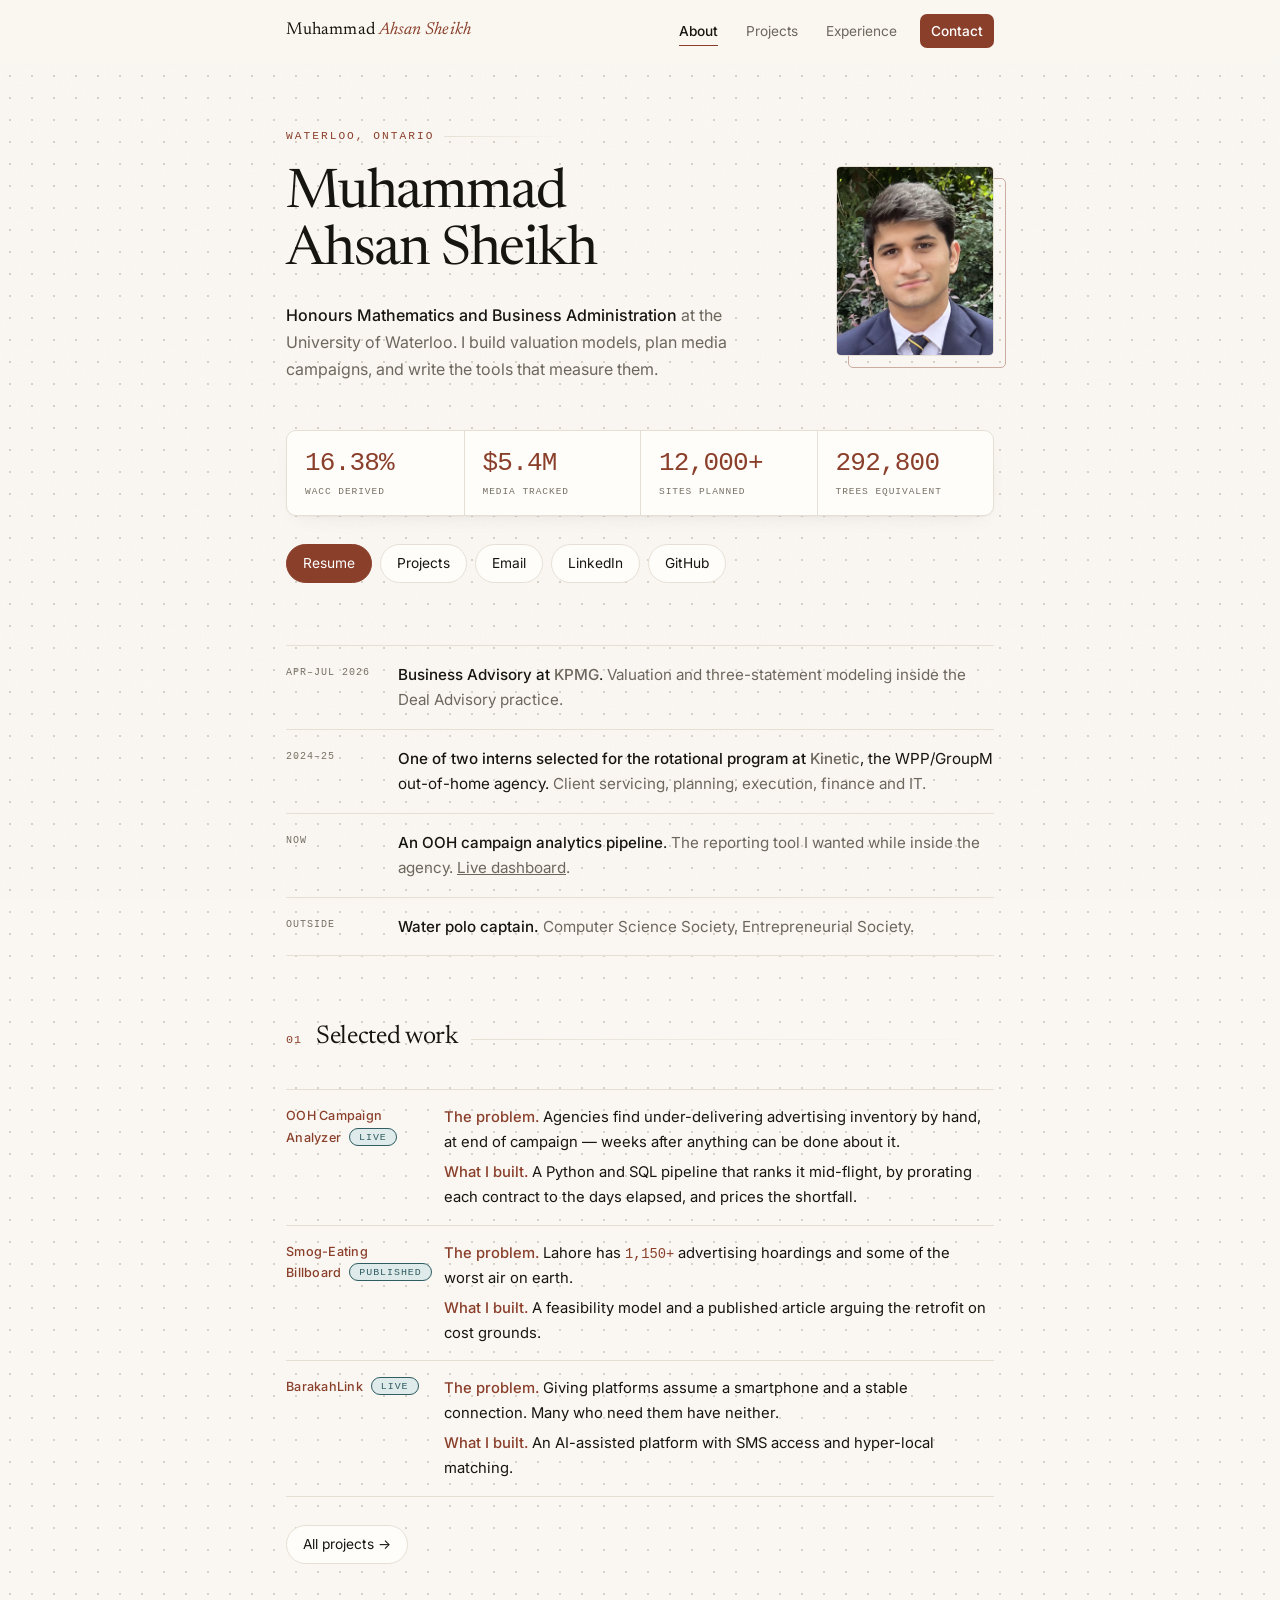
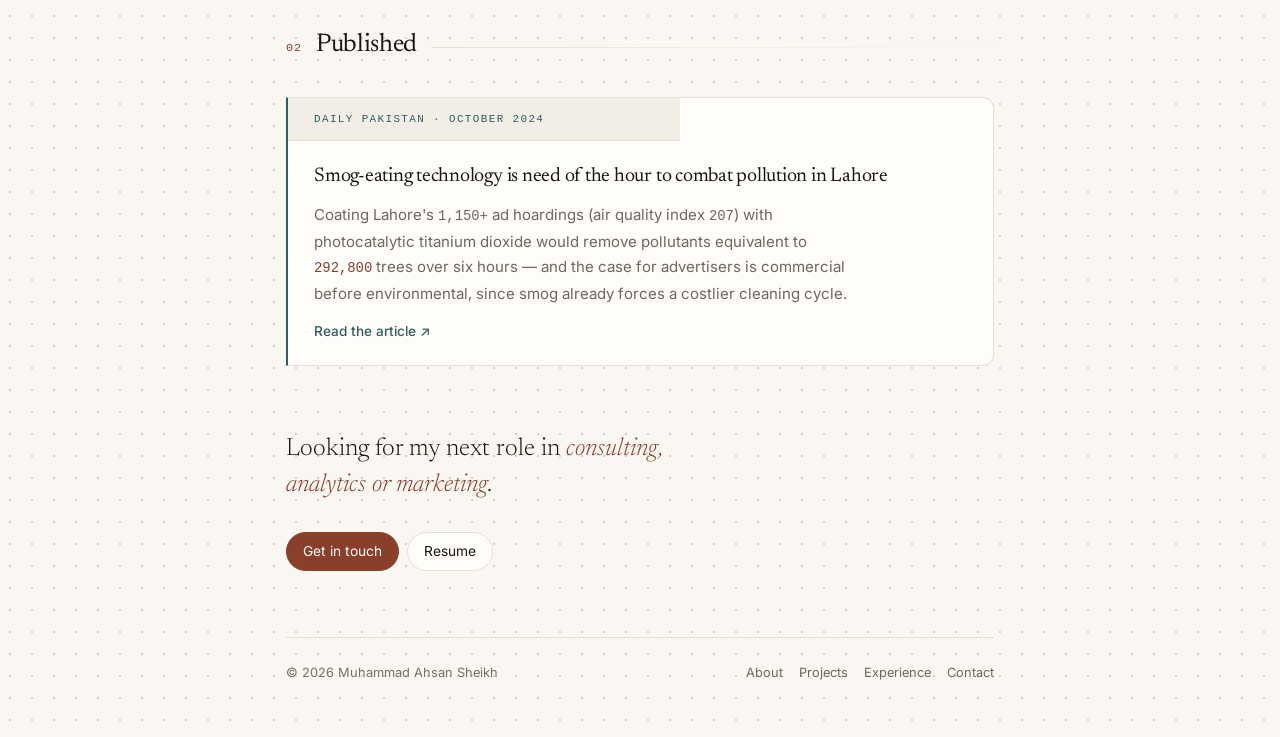
==== index.html @ 9ca49ffd "Visual redesign: stats band, mono numerals, labelled containers Dot-grid ground, a four-figure stats" ====
<!DOCTYPE html>
<html lang="en">
<head>
<meta charset="utf-8">
<meta name="viewport" content="width=device-width, initial-scale=1, viewport-fit=cover">
<title>Muhammad Ahsan Sheikh — Mathematics &amp; Business, University of Waterloo</title>
<meta name="description" content="Mathematics and Business Administration at the University of Waterloo. Deal advisory at KPMG, media analytics at a WPP/GroupM agency, and AI tools built for both.">
<meta name="author" content="Muhammad Ahsan Sheikh">
<meta name="theme-color" content="#faf7f2" media="(prefers-color-scheme: light)">
<meta name="theme-color" content="#131210" media="(prefers-color-scheme: dark)">
<meta property="og:type" content="website">
<meta property="og:title" content="Muhammad Ahsan Sheikh">
<meta property="og:description" content="Mathematics and Business Administration at Waterloo. Deal advisory at KPMG, media analytics at a WPP/GroupM agency, and AI tools built for both.">
<meta name="twitter:card" content="summary_large_image">
<meta property="og:url" content="https://muhammadahsan-30.github.io/">
<meta property="og:image" content="https://muhammadahsan-30.github.io/assets/share-card.jpg">
<meta property="og:image:width" content="1200">
<meta property="og:image:height" content="630">
<meta property="og:image:alt" content="Muhammad Ahsan Sheikh — Mathematics and Business Administration, University of Waterloo">
<meta name="twitter:image" content="https://muhammadahsan-30.github.io/assets/share-card.jpg">
<meta name="twitter:title" content="Muhammad Ahsan Sheikh">
<meta name="twitter:description" content="Mathematics and Business Administration at Waterloo. Deal advisory at KPMG, media analytics at a WPP/GroupM agency, and AI tools built for both.">
<link rel="icon" href="data:image/svg+xml,<svg xmlns='http://www.w3.org/2000/svg' viewBox='0 0 100 100'><rect width='100' height='100' rx='18' fill='%238a3f2b'/><text y='71' x='50' text-anchor='middle' font-size='62' font-family='Georgia,serif' fill='%23faf7f2'>M</text></svg>">
<link rel="preconnect" href="https://fonts.googleapis.com">
<link rel="preconnect" href="https://fonts.gstatic.com" crossorigin>
<link href="https://fonts.googleapis.com/css2?family=Newsreader:ital,opsz,wght@0,6..72,300;0,6..72,400;0,6..72,500;1,6..72,300;1,6..72,400&family=Inter:wght@400;500;600&display=swap" rel="stylesheet">
<link rel="stylesheet" href="assets/style.css">
<script type="application/ld+json">
{
  "@context": "https://schema.org",
  "@type": "Person",
  "name": "Muhammad Ahsan Sheikh",
  "givenName": "Muhammad",
  "familyName": "Sheikh",
  "email": "mailto:m39sheik@uwaterloo.ca",
  "image": "https://muhammadahsan-30.github.io/assets/portrait.jpg",
  "url": "https://muhammadahsan-30.github.io",
  "jobTitle": "Business Advisory Intern",
  "description": "Honours Mathematics and Business Administration student at the University of Waterloo, working across deal advisory, media analytics and AI-built tools.",
  "alumniOf": {
    "@type": "CollegeOrUniversity",
    "name": "University of Waterloo",
    "sameAs": "https://uwaterloo.ca"
  },
  "worksFor": {
    "@type": "Organization",
    "name": "KPMG"
  },
  "knowsAbout": [
    "Financial modeling",
    "Valuation",
    "Deal advisory",
    "Out-of-home media planning",
    "Data analytics",
    "Python",
    "SQL"
  ],
  "address": {
    "@type": "PostalAddress",
    "addressLocality": "Waterloo",
    "addressRegion": "ON",
    "addressCountry": "CA"
  },
  "sameAs": [
    "https://www.linkedin.com/in/muhammad-ahsan-sheikh",
    "https://github.com/muhammadahsan-30"
  ]
}
</script>
</head>
<body>

<div class="topbar" id="topbar">
  <div class="wrap-wide">
    <a class="mark" href="index.html">Muhammad <em>Ahsan Sheikh</em></a>
    <nav class="topnav">
      <a class="on" href="index.html">About</a>
      <a href="projects.html">Projects</a>
      <a href="experience.html">Experience</a>
      <a class="cta" href="contact.html">Contact</a>
    </nav>
  </div>
</div>

<main class="wrap">

  <div class="pagehead">
    <p class="eyebrow">Waterloo, Ontario</p>
    <div class="hero-flex">
      <div>
        <h1>Muhammad<br>Ahsan Sheikh</h1>
        <p class="body" style="margin-top:22px">
          <strong>Honours Mathematics and Business Administration</strong> at the University of
          Waterloo. I build valuation models, plan media campaigns, and write the tools that
          measure them.
        </p>
      </div>
      <div class="portrait-wrap">
        <img class="portrait" src="assets/portrait.jpg" alt="Muhammad Ahsan Sheikh" width="640" height="768">
      </div>
    </div>

    <!-- Figures that already appear in full context on the Projects and
         Experience pages, surfaced here at the size they deserve. The media
         figure is read from the analyzer payload at runtime; the value in the
         markup is the current correct number and is what shows if the script
         never loads. -->
    <div class="statband">
      <div class="stat"><span class="fig">16.38%</span><span class="lab">WACC derived</span></div>
      <div class="stat"><span class="fig" data-ooh="spend_m">$5.4M</span><span class="lab">Media tracked</span></div>
      <div class="stat"><span class="fig">12,000+</span><span class="lab">Sites planned</span></div>
      <div class="stat"><span class="fig">292,800</span><span class="lab">Trees equivalent</span></div>
    </div>

    <div class="links">
      <a class="btn primary" href="resume.pdf">Resume</a>
      <a class="btn" href="projects.html">Projects</a>
      <a class="btn" href="mailto:m39sheik@uwaterloo.ca">Email</a>
      <a class="btn" href="https://www.linkedin.com/in/muhammad-ahsan-sheikh">LinkedIn</a>
      <a class="btn" href="https://github.com/muhammadahsan-30">GitHub</a>
    </div>
  </div>

  <!-- ===== status ===== -->
  <div class="status rv">
    <dl>
      <dt>Apr&ndash;Jul 2026</dt>
      <dd><b>Business Advisory at <span class="key">KPMG</span></b>. <span>Valuation and three-statement modeling inside the Deal Advisory practice.</span></dd>
      <dt>2024&ndash;25</dt>
      <dd><b>One of two interns selected for the rotational program at <span class="key">Kinetic</span></b>, the WPP/GroupM out-of-home agency. <span>Client servicing, planning, execution, finance and IT.</span></dd>
      <dt>Now</dt>
      <dd><b>An OOH campaign analytics pipeline</b>. <span>The reporting tool I wanted while inside the agency. <a href="analyzer/index.html">Live dashboard</a>.</span></dd>
      <dt>Outside</dt>
      <dd><b>Water polo captain.</b> <span>Computer Science Society, Entrepreneurial Society.</span></dd>
    </dl>
  </div>

  <!-- ===== selected work ===== -->
  <section class="rv">
    <div class="shead"><span class="snum">01</span><h2>Selected work</h2><span class="rule"></span></div>
    <dl class="drows">
      <div class="drow">
        <dt><a href="projects.html#ooh">OOH Campaign Analyzer</a><span class="badge live">Live</span></dt>
        <dd><span class="pb"><b>The problem.</b> Agencies find under-delivering advertising inventory by hand, at end of campaign — weeks after anything can be done about it.</span><span class="pb"><b>What I built.</b> A Python and SQL pipeline that ranks it mid-flight, by prorating each contract to the days elapsed, and prices the shortfall.</span></dd>
      </div>
      <div class="drow">
        <dt><a href="projects.html#smog">Smog-Eating Billboard</a><span class="badge pub">Published</span></dt>
        <dd><span class="pb"><b>The problem.</b> Lahore has <span class="num hi">1,150+</span> advertising hoardings and some of the worst air on earth.</span><span class="pb"><b>What I built.</b> A feasibility model and a published article arguing the retrofit on cost grounds.</span></dd>
      </div>
      <div class="drow">
        <dt><a href="projects.html#barakah">BarakahLink</a><span class="badge live">Live</span></dt>
        <dd><span class="pb"><b>The problem.</b> Giving platforms assume a smartphone and a stable connection. Many who need them have neither.</span><span class="pb"><b>What I built.</b> An AI-assisted platform with SMS access and hyper-local matching.</span></dd>
      </div>
    </dl>
    <div class="links"><a class="btn" href="projects.html">All projects →</a></div>
  </section>

  <!-- ===== published writing ===== -->
  <section class="rv">
    <div class="shead"><span class="snum">02</span><h2>Published</h2><span class="rule"></span></div>
    <a class="press" href="https://en.dailypakistan.com.pk/16-Oct-2024/smog-eating-technology-is-need-of-the-hour-to-combat-pollution-in-lahore" target="_blank" rel="noopener">
      <p class="kicker">Daily Pakistan · October 2024</p>
      <h3>Smog-eating technology is need of the hour to combat pollution in Lahore</h3>
      <p>
        Coating Lahore's <span class="num">1,150+</span> ad hoardings (air quality index
        <span class="num">207</span>) with photocatalytic titanium
        dioxide would remove pollutants equivalent to <span class="num hi">292,800</span> trees over six hours — and the case
        for advertisers is commercial before environmental, since smog already forces a costlier
        cleaning cycle.
      </p>
      <span class="go">Read the article ↗</span>
    </a>
  </section>

  <div class="closing rv">
    <p>Looking for my next role in <em>consulting, analytics or marketing</em>.</p>
    <div class="links">
      <a class="btn primary" href="contact.html">Get in touch</a>
      <a class="btn" href="resume.pdf">Resume</a>
    </div>
  </div>

  <footer>
    <span>© <span class="yr">2026</span> Muhammad Ahsan Sheikh</span>
    <nav>
      <a href="index.html">About</a>
      <a href="projects.html">Projects</a>
      <a href="experience.html">Experience</a>
      <a href="contact.html">Contact</a>
    </nav>
  </footer>

</main>
<!-- The analyzer payload, for the figures marked data-ooh. Loaded after the
     page so a slow or blocked fetch never delays render; the hardcoded values
     stand in until it arrives. -->
<script src="analyzer/data.js"></script>
<script src="assets/site.js"></script>
</body>
</html>
---- assets/style.css ----
/* ============================================================
   Muhammad Ahsan Sheikh — portfolio
   Shared stylesheet
   ============================================================ */

:root{
  --paper:#faf7f2;
  --paper-2:#f3eee5;
  --card:#fffdfa;
  --ink:#17150f;
  --muted:#6d675e;
  --faint:#767065;
  --rule:#e5dfd4;
  --accent:#8a3f2b;        /* sienna */
  --accent-soft:#f0e2db;
  --accent-2:#2f5d62;      /* deep teal */
  --accent-2-soft:#dfeaea;
  /* Dot-grid colour, derived from --rule so it can never drift from the
     hairlines. 1.42:1 against --paper: visible as texture, never as pattern. */
  --dot:color-mix(in srgb,var(--rule) 88%,var(--muted));
  /* Text that sits ON a filled --accent surface. Not a new colour: white in
     light mode, where --accent is dark sienna (7.43:1). In dark mode --accent
     becomes a light salmon and white drops to 2.70:1, so it flips to --paper. */
  --accent-ink:#fff;
  --shadow:0 1px 2px rgba(23,21,15,.04), 0 8px 24px -12px rgba(23,21,15,.10);
  --shadow-lift:0 2px 4px rgba(23,21,15,.05), 0 18px 40px -18px rgba(23,21,15,.20);
  --serif:'Newsreader',Georgia,'Times New Roman',serif;
  --sans:'Inter',-apple-system,BlinkMacSystemFont,'Segoe UI',Helvetica,Arial,sans-serif;
  --mono:ui-monospace,'SF Mono',Menlo,Consolas,monospace;
}
@media (prefers-color-scheme:dark){
  :root{
    --paper:#131210; --paper-2:#191713; --card:#1c1a16;
    --ink:#ece7de; --muted:#a49c91; --faint:#8a8279; --rule:#2b2822;
    --accent:#d98a68; --accent-soft:#33241d;
    --accent-2:#78b4b7; --accent-2-soft:#1d2a2b;
    /* Slightly more present in dark, where a near-black ground swallows the
       light-mode value entirely. 1.96:1 against --paper. */
    --dot:color-mix(in srgb,var(--rule) 85%,var(--ink));
    /* 6.94:1 on the dark --accent, against 2.70:1 for white. */
    --accent-ink:var(--paper);
    --shadow:0 1px 2px rgba(0,0,0,.3), 0 8px 24px -12px rgba(0,0,0,.6);
    --shadow-lift:0 2px 4px rgba(0,0,0,.35), 0 18px 40px -18px rgba(0,0,0,.8);
  }
}

*,*::before,*::after{box-sizing:border-box}
html{scroll-behavior:smooth;-webkit-text-size-adjust:100%}
@media (prefers-reduced-motion:reduce){html{scroll-behavior:auto}}

body{
  margin:0; color:var(--ink);
  /* Dot grid on the page ground so panels and cards sit ON something rather
     than floating on flat colour. 22px pitch, 1px dot. */
  background-color:var(--paper);
  background-image:radial-gradient(var(--dot) 1px,transparent 1px);
  background-size:22px 22px;
  background-position:-1px -1px;
  font-family:var(--sans); font-size:16.5px; line-height:1.68;
  -webkit-font-smoothing:antialiased; -moz-osx-font-smoothing:grayscale;
  position:relative; overflow-x:hidden;
}
/* paper grain */
body::before{
  content:''; position:fixed; inset:0; pointer-events:none; z-index:1; opacity:.5;
  background-image:url("data:image/svg+xml,%3Csvg xmlns='http://www.w3.org/2000/svg' width='140' height='140'%3E%3Cfilter id='n'%3E%3CfeTurbulence type='fractalNoise' baseFrequency='.85' numOctaves='3'/%3E%3CfeColorMatrix type='saturate' values='0'/%3E%3C/filter%3E%3Crect width='140' height='140' filter='url(%23n)' opacity='.045'/%3E%3C/svg%3E");
}
main,.topbar,footer{position:relative; z-index:2}

a{color:inherit}
::selection{background:var(--accent); color:var(--accent-ink)}
:focus-visible{outline:2px solid var(--accent); outline-offset:3px; border-radius:3px}

.wrap{max-width:760px; margin:0 auto; padding:0 26px}
.wrap-wide{max-width:760px; margin:0 auto; padding:0 26px}

/* ---------------- figures and key terms ----------------
   Every number on the site renders in --mono with tabular figures. This is the
   register the analyzer dashboard uses, and it is what makes a page of prose
   read as measured rather than asserted. .93em because mono sits optically
   larger than Inter at the same px. */
.num{font-family:var(--mono); font-variant-numeric:tabular-nums; font-size:.93em; letter-spacing:-.005em}
/* .hi marks the figure that is the point of its sentence. Two or three per
   paragraph at most, or the emphasis stops meaning anything. */
.num.hi{color:var(--accent); font-weight:500}
/* Colour instead of bold for the term that carries the sentence. Applied to
   the existing <b>, so semantics survive and the weight drops to medium. */
.key{color:var(--accent); font-weight:500}

/* ---------------- stats band ---------------- */
.statband{
  margin:32px 0 0; display:grid; grid-template-columns:repeat(4,1fr);
  background:var(--card); border:1px solid var(--rule); border-radius:10px;
  box-shadow:var(--shadow); overflow:hidden;
}
.stat{padding:18px 18px 16px; border-left:1px solid var(--rule); min-width:0}
.stat:first-child{border-left:none}
.stat .fig{
  display:block; font-family:var(--mono); font-variant-numeric:tabular-nums;
  font-size:clamp(22px,3.4vw,26px); font-weight:500; color:var(--accent);
  letter-spacing:-.03em; line-height:1.08;
}
.stat .lab{
  display:block; margin-top:8px; font-family:var(--mono); font-size:9.5px;
  letter-spacing:.1em; text-transform:uppercase; color:var(--faint); line-height:1.45;
}
@media (max-width:720px){
  .statband{grid-template-columns:1fr 1fr}
  .stat:nth-child(-n+2){border-bottom:1px solid var(--rule)}
  .stat:nth-child(odd){border-left:none}
}

/* ---------------- top bar ---------------- */
.topbar{
  position:sticky; top:0; z-index:60;
  background:color-mix(in srgb,var(--paper) 86%,transparent);
  backdrop-filter:saturate(180%) blur(14px);
  -webkit-backdrop-filter:saturate(180%) blur(14px);
  border-bottom:1px solid transparent; transition:border-color .3s ease;
}
.topbar.stuck{border-bottom-color:var(--rule)}
.topbar .wrap-wide{display:flex; justify-content:space-between; align-items:center; height:62px; gap:16px}
.mark{font-family:var(--serif); font-size:1.08rem; text-decoration:none; white-space:nowrap; letter-spacing:.005em}
.mark em{font-style:italic; color:var(--accent)}
.topnav{display:flex; gap:6px; align-items:center}
.topnav a{
  position:relative; color:var(--muted); text-decoration:none; font-size:.855rem;
  padding:6px 11px; border-radius:7px; transition:color .18s, background .18s;
}
.topnav a::after{
  content:''; position:absolute; left:11px; right:11px; bottom:2px; height:1.5px;
  background:var(--accent); transform:scaleX(0); transform-origin:left;
  transition:transform .26s cubic-bezier(.4,0,.2,1);
}
.topnav a:hover{color:var(--ink)}
.topnav a:hover::after{transform:scaleX(1)}
.topnav a.on{color:var(--ink); font-weight:500}
.topnav a.on::after{transform:scaleX(1)}
.topnav a.cta{
  background:var(--accent); color:var(--accent-ink); font-weight:500; margin-left:6px;
}
.topnav a.cta::after{display:none}
.topnav a.cta:hover{opacity:.88; color:var(--accent-ink)}
@media (max-width:640px){
  .topbar .wrap-wide{height:56px}
  .mark{font-size:.98rem}
  .topnav a{padding:6px 8px; font-size:.8rem}
  .topnav a.cta{padding:6px 12px}
}
/* Below ~430px the wordmark and four nav items cannot both fit, and what fell
   off the right edge was the Contact button — the one thing on the bar with a
   job to do. The wordmark goes instead: "About" is the same destination, so
   nothing becomes unreachable. */
@media (max-width:430px){
  .mark{display:none}
  .topbar .wrap-wide{justify-content:flex-end; padding:0 16px}
  .topnav a{padding:6px 7px; font-size:.78rem}
  .topnav a.cta{padding:6px 11px; margin-left:3px}
}

/* ---------------- page head ---------------- */
.pagehead{padding:64px 0 10px}
.eyebrow{
  font-family:var(--mono); font-size:.7rem; letter-spacing:.18em; text-transform:uppercase;
  color:var(--accent); margin:0 0 20px; font-weight:500;
  display:flex; align-items:center; gap:10px;
}
.eyebrow::after{content:''; height:1px; flex:1; background:linear-gradient(90deg,var(--rule),transparent); max-width:120px}

h1{
  font-family:var(--serif); font-weight:400;
  font-size:clamp(2.4rem,6.8vw,3.4rem); line-height:1.05;
  letter-spacing:-.022em; margin:0 0 22px;
}
h1 em{font-style:italic; color:var(--accent)}
.lede{
  font-family:var(--serif); font-size:clamp(1.16rem,2.9vw,1.4rem);
  line-height:1.52; font-weight:300; margin:0 0 18px; max-width:34ch; color:var(--ink);
}
.lede em{font-style:italic; color:var(--accent)}
p.body{color:var(--muted); margin:0 0 15px; max-width:60ch; font-size:1rem}
p.body strong{color:var(--ink); font-weight:500}

/* ---------------- buttons ---------------- */
.links{display:flex; flex-wrap:wrap; gap:8px; margin-top:28px}
.btn{
  font-size:.86rem; text-decoration:none; color:var(--ink);
  border:1px solid var(--rule); border-radius:100px; padding:7px 16px;
  background:var(--card); transition:all .2s cubic-bezier(.4,0,.2,1); white-space:nowrap;
  display:inline-flex; align-items:center; gap:7px;
}
.btn:hover{border-color:var(--accent); color:var(--accent); transform:translateY(-2px); box-shadow:var(--shadow)}
.btn.primary{background:var(--accent); border-color:var(--accent); color:var(--accent-ink)}
.btn.primary:hover{color:var(--accent-ink); opacity:.9}
.btn svg{width:13px; height:13px; opacity:.65}

/* ---------------- section heads ---------------- */
section{padding:60px 0 0}
.shead{display:flex; align-items:baseline; gap:14px; margin-bottom:30px}
.snum{font-family:var(--mono); font-size:.74rem; color:var(--accent); flex:none; letter-spacing:.08em; padding-top:4px}
h2{font-family:var(--serif); font-weight:400; font-size:1.6rem; letter-spacing:-.014em; margin:0; flex:none}
.shead .rule{flex:1; height:1px; background:linear-gradient(90deg,var(--rule),transparent); transform:translateY(-3px)}
/* h2 is flex:none so the trailing rule fills the row. On a narrow screen that
   makes a long heading ("OOH Campaign Performance Analyzer") push past the
   viewport instead of wrapping, so below 620px it is allowed to shrink and the
   rule steps aside. */
@media (max-width:620px){
  .shead{gap:11px}
  .shead h2{flex:1 1 auto; min-width:0}
  .shead .rule{display:none}
}

/* ---------------- portrait ---------------- */
.portrait-wrap{position:relative; flex:none; width:158px}
.portrait{
  width:158px; height:190px; object-fit:cover; border-radius:5px;
  border:1px solid var(--rule); display:block; background:var(--paper-2);
  filter:saturate(.92) contrast(1.02);
}
.portrait-wrap::after{
  content:''; position:absolute; inset:12px -12px -12px 12px; border:1px solid var(--accent);
  border-radius:5px; z-index:-1; opacity:.4;
}
.portrait-ph{
  width:158px; height:190px; border-radius:5px; border:1px dashed var(--rule);
  display:flex; align-items:center; justify-content:center; text-align:center;
  color:var(--muted); font-size:.72rem; padding:14px; background:var(--paper-2); line-height:1.5;
}
.hero-flex{display:flex; gap:38px; align-items:flex-start}
@media (max-width:640px){
  .hero-flex{flex-direction:column-reverse; gap:26px}
  .portrait-wrap,.portrait,.portrait-ph{width:118px}
  .portrait,.portrait-ph{height:142px}
}

/* ---------------- status list ---------------- */
.status{margin:52px 0 0; border-top:1px solid var(--rule)}
.status dl{margin:0; display:grid; grid-template-columns:112px 1fr}
/* Fixed-width label column in the small-caps register: mono, 10px, tracked
   out, --faint. Quiet enough that the row reads as content-with-a-label
   rather than a two-column table. 4.60:1 on --paper. */
.status dt{
  font-family:var(--mono); font-size:10px; letter-spacing:.1em; text-transform:uppercase;
  color:var(--faint); padding:19px 14px 19px 0; border-bottom:1px solid var(--rule);
  font-weight:500; line-height:1.5;
}
.status dd{margin:0; padding:16px 0; border-bottom:1px solid var(--rule); font-size:.95rem}
.status dd span{color:var(--muted)}
.status dd b{font-weight:500}
@media (max-width:540px){
  .status dl{grid-template-columns:1fr}
  .status dt{padding:16px 0 2px; border-bottom:none}
  .status dd{padding:0 0 16px}
}

/* ---------------- cards ---------------- */
.card{
  background:var(--card); border:1px solid var(--rule); border-radius:11px;
  padding:24px 26px; box-shadow:var(--shadow); transition:all .28s cubic-bezier(.4,0,.2,1);
  position:relative; overflow:hidden;
}
.card::before{
  content:''; position:absolute; left:0; top:0; bottom:0; width:2.5px; z-index:2;
  background:linear-gradient(180deg,var(--accent),var(--accent-2));
  transform:scaleY(0); transform-origin:top; transition:transform .34s cubic-bezier(.4,0,.2,1);
}
.card:hover{transform:translateY(-3px); box-shadow:var(--shadow-lift); border-color:color-mix(in srgb,var(--accent) 30%,var(--rule))}
.card:hover::before{transform:scaleY(1)}
.card + .card{margin-top:16px}

/* Header strip. Bleeds to the card edge with negative margins so the card
   reads as a framed panel with a label, not a block of text in whitespace.
   The mono label on the right is the existing .meta. */
.card-top{
  display:flex; justify-content:space-between; align-items:baseline; gap:14px; flex-wrap:wrap;
  margin:-24px -26px 19px; padding:13px 26px;
  background:var(--paper-2); border-bottom:1px solid var(--rule);
}
.card h3{font-family:var(--serif); font-weight:400; font-size:1.3rem; margin:0; letter-spacing:-.012em}
.card h3 a{
  text-decoration:none;
  background-image:linear-gradient(var(--accent),var(--accent));
  background-size:0% 1.5px; background-repeat:no-repeat; background-position:0 100%;
  transition:background-size .3s ease,color .18s;
}
.card h3 a:hover{background-size:100% 1.5px; color:var(--accent)}
/* --muted, not --faint: .meta moved onto the --paper-2 header strip, where
   --faint is 4.25:1 in light mode and fails AA. */
.meta{
  font-family:var(--mono); font-size:.68rem; color:var(--muted); white-space:nowrap;
  letter-spacing:.11em; text-transform:uppercase; font-variant-numeric:tabular-nums;
}
.card .sub{color:var(--muted); font-size:.96rem; margin:11px 0 14px; max-width:62ch}
.card ul{margin:0; padding-left:0; list-style:none}
.card li{font-size:.925rem; margin-bottom:8px; padding-left:19px; position:relative; color:var(--ink)}
.card li::before{content:''; position:absolute; left:1px; top:.72em; width:9px; height:1px; background:var(--accent); opacity:.65}

/* badges */
.badge{
  font-family:var(--mono); font-size:.62rem; text-transform:uppercase; letter-spacing:.1em;
  border-radius:100px; padding:2.5px 9px; margin-left:9px; vertical-align:2.5px;
  font-weight:500; white-space:nowrap; border:1px solid;
}
.badge.build{color:var(--accent); border-color:var(--accent); background:var(--accent-soft)}
.badge.live{color:var(--accent-2); border-color:var(--accent-2); background:var(--accent-2-soft)}
.badge.pub{color:var(--accent-2); border-color:var(--accent-2); background:var(--accent-2-soft)}

/* ---------------- categorised pill tags ----------------
   Outlined, not filled, and colour-coded so a stack row is scannable by kind
   rather than being one undifferentiated grey block:
     .t-lang  --accent    languages
     .t-data  --accent-2  data stores, libraries, platforms
     .t-viz   --faint     visualisation, and the neutral default
   Borders are the category colour at partial alpha; text is the full value, so
   every pill clears AA on --card and on --paper (4.84:1 worst case). */
.stack{display:flex; flex-wrap:wrap; gap:6px; margin-top:18px}
.stack span{
  font-family:var(--mono); font-size:.7rem; letter-spacing:.02em; white-space:nowrap;
  border:1px solid; border-radius:4px; padding:3px 9px; background:transparent;
  color:var(--faint); border-color:color-mix(in srgb,var(--faint) 38%,transparent);
}
.stack span.t-lang{color:var(--accent); border-color:color-mix(in srgb,var(--accent) 42%,transparent)}
.stack span.t-data{color:var(--accent-2); border-color:color-mix(in srgb,var(--accent-2) 42%,transparent)}
.stack span.t-viz{color:var(--faint); border-color:color-mix(in srgb,var(--faint) 38%,transparent)}

/* ---------------- principles grid ---------------- */
.grid-3{display:grid; grid-template-columns:repeat(3,1fr); gap:14px}
@media (max-width:700px){.grid-3{grid-template-columns:1fr}}
.tile{
  background:var(--card); border:1px solid var(--rule); border-radius:11px; padding:0;
  transition:all .28s cubic-bezier(.4,0,.2,1); overflow:hidden;
}
.tile:hover{transform:translateY(-3px); box-shadow:var(--shadow-lift); border-color:color-mix(in srgb,var(--accent) 28%,var(--rule))}
/* Same header-strip treatment as .card: the numeral becomes a label, not a
   floating superscript. No text-transform — the roman numerals are written
   lowercase on purpose. */
.tile .n{
  display:block; margin:0; padding:10px 20px;
  background:var(--paper-2); border-bottom:1px solid var(--rule);
  font-family:var(--mono); font-size:.7rem; color:var(--accent); letter-spacing:.13em;
}
.tile h4{font-family:var(--serif); font-weight:400; font-size:1.09rem; margin:18px 20px 8px; letter-spacing:-.008em}
.tile p{margin:0 20px 20px; font-size:.895rem; color:var(--muted); line-height:1.6}

/* ---------------- experience panels ----------------
   Framed rather than divided by hairlines. These blocks carry the densest
   figures on the site and were the hardest thing to scan as open rows. */
.job{
  padding:0; background:var(--card); border:1px solid var(--rule); border-radius:11px;
  box-shadow:var(--shadow); margin-bottom:16px; overflow:hidden;
}
.job-top{
  display:grid; grid-template-columns:1fr auto; gap:6px 18px; align-items:baseline;
  padding:14px 24px; background:var(--paper-2); border-bottom:1px solid var(--rule);
}
.job h3{font-family:var(--serif); font-weight:400; font-size:1.24rem; margin:0; letter-spacing:-.01em}
.job .role{color:var(--accent); font-size:.88rem; margin:3px 0 0; font-weight:500}
.job .when{
  font-family:var(--mono); font-size:.68rem; color:var(--muted); white-space:nowrap;
  text-align:right; letter-spacing:.11em; text-transform:uppercase;
  font-variant-numeric:tabular-nums;
}
.job .detail{font-size:.945rem; color:var(--muted); margin:18px 24px 0; max-width:64ch}
.job ul{margin:17px 24px 0; padding-left:0; list-style:none}
.job li{font-size:.925rem; margin-bottom:8px; padding-left:19px; position:relative}
.job li::before{content:''; position:absolute; left:1px; top:.72em; width:9px; height:1px; background:var(--accent); opacity:.65}
.job .stack{margin:18px 24px 0}
.job .facts{margin:20px 24px 0}
.job > :last-child{margin-bottom:22px}
@media (max-width:540px){
  .job-top{grid-template-columns:1fr; padding:13px 18px}
  .job .when{text-align:left}
  .job .detail,.job ul,.job .stack,.job .facts{margin-left:18px; margin-right:18px}
}

/* ---------------- definition rows ---------------- */
.drows{border-top:1px solid var(--rule); margin:0}
.drow{display:grid; grid-template-columns:158px 1fr; border-bottom:1px solid var(--rule)}
.drow dt{font-size:.79rem; color:var(--accent); padding:15px 14px 15px 0; font-weight:500; letter-spacing:.02em}
.drow dt a{
  text-decoration:none; background-image:linear-gradient(var(--accent),var(--accent));
  background-size:0% 1px; background-repeat:no-repeat; background-position:0 100%;
  transition:background-size .28s ease;
}
.drow dt a:hover{background-size:100% 1px}
.drow dd{margin:0; padding:15px 0; font-size:.925rem; color:var(--ink)}
.drow dd .badge{margin-left:6px}
@media (max-width:540px){
  .drow{grid-template-columns:1fr}
  .drow dt{padding:15px 0 1px}
  .drow dd{padding:0 0 15px}
}
/* .lbl — the same small-caps label column as .status, for rows where the dt is
   genuinely a label rather than a title. Not applied to the Selected work rows
   on the home page: those dt are project names carrying links and badges. */
.drows.lbl .drow{grid-template-columns:186px 1fr}
.drows.lbl dt{
  font-family:var(--mono); font-size:10px; letter-spacing:.1em; text-transform:uppercase;
  color:var(--faint); font-weight:500; line-height:1.5; padding:17px 16px 17px 0;
}
.drows.lbl dd{padding:16px 0}
@media (max-width:540px){
  .drows.lbl .drow{grid-template-columns:1fr}
  .drows.lbl dt{padding:15px 0 3px}
  .drows.lbl dd{padding:0 0 15px}
}

/* ---------------- callout ---------------- */
.callout{
  border-left:2.5px solid var(--accent); background:var(--paper-2);
  padding:18px 22px; border-radius:0 9px 9px 0; margin:26px 0;
}
.callout p{margin:0; font-family:var(--serif); font-size:1.06rem; font-weight:300; line-height:1.55; color:var(--ink)}
/* --muted for the same reason as .facts dt: --paper-2 ground. */
.callout cite{display:block; margin-top:9px; font-style:normal; font-size:.78rem; color:var(--muted); font-family:var(--sans)}

/* ---------------- closing ---------------- */
.closing{padding:66px 0 26px}
.closing p{font-family:var(--serif); font-size:clamp(1.2rem,3.2vw,1.55rem); line-height:1.45; font-weight:300; margin:0 0 24px; max-width:28ch}
.closing p em{font-style:italic; color:var(--accent)}

footer{
  border-top:1px solid var(--rule); margin-top:40px; padding:24px 0 56px;
  display:flex; justify-content:space-between; gap:14px; flex-wrap:wrap;
  font-size:.8rem; color:var(--faint);
}
footer a{color:var(--muted); text-decoration:none; transition:color .18s}
footer a:hover{color:var(--accent)}
footer nav{display:flex; gap:16px; flex-wrap:wrap}

/* ---------------- live screenshot ---------------- */
.shot{
  margin:18px 0 4px; border:1px solid var(--rule); border-radius:8px; overflow:hidden;
  background:var(--paper-2); position:relative; display:block; line-height:0;
}
figure.shot{margin-left:0; margin-right:0}
figure.shot img{transition:none}
.shot img{width:100%; height:auto; display:block; transition:transform .5s cubic-bezier(.4,0,.2,1)}
.shot:hover img{transform:scale(1.015)}
.shot figcaption{
  font-family:var(--mono); font-size:.68rem; color:var(--faint); letter-spacing:.06em;
  padding:9px 13px; border-top:1px solid var(--rule); background:var(--card); line-height:1.5;
}

/* ---------------- deal context panel ---------------- */
.facts{
  margin:20px 0 4px; border:1px solid var(--rule); border-radius:10px;
  background:var(--paper-2); overflow:hidden;
}
.facts .fhead{
  font-family:var(--mono); font-size:.66rem; letter-spacing:.13em; text-transform:uppercase;
  color:var(--accent); padding:12px 18px; border-bottom:1px solid var(--rule); font-weight:500;
  background:var(--card);
}
.facts dl{margin:0; display:grid; grid-template-columns:repeat(2,1fr)}
.facts .f{padding:13px 18px; border-bottom:1px solid var(--rule)}
.facts .f:nth-child(odd){border-right:1px solid var(--rule)}
/* --muted, not --faint: these cells sit on --paper-2, where --faint is only
   4.25:1 in light mode and fails AA. --muted is 4.84:1 on the same ground. */
.facts dt{
  font-family:var(--mono); font-size:.63rem; color:var(--muted); letter-spacing:.1em;
  text-transform:uppercase; margin-bottom:6px; line-height:1.45;
}
.facts dd{margin:0; font-family:var(--serif); font-size:1.06rem; color:var(--ink); line-height:1.3}
.facts dd small{font-family:var(--sans); font-size:.76rem; color:var(--muted); display:block; margin-top:3px; line-height:1.45}
.facts .note{
  padding:12px 18px; font-size:.78rem; color:var(--muted); line-height:1.55; background:var(--card);
}
.facts .note a{color:var(--accent)}
@media (max-width:560px){
  .facts dl{grid-template-columns:1fr}
  .facts .f:nth-child(odd){border-right:none}
}

/* ---------------- published article callout ---------------- */
.press{
  display:block; text-decoration:none; background:var(--card);
  border:1px solid var(--rule); border-left:2.5px solid var(--accent-2);
  border-radius:0 11px 11px 0; padding:0; margin-top:4px; overflow:hidden;
  transition:all .28s cubic-bezier(.4,0,.2,1);
}
.press:hover{transform:translateY(-3px); box-shadow:var(--shadow-lift); border-color:var(--accent-2)}
/* Publication and date become the container's label strip. */
.press .kicker{
  font-family:var(--mono); font-size:.68rem; letter-spacing:.13em; text-transform:uppercase;
  color:var(--accent-2); margin:0; font-weight:500;
  padding:12px 26px; background:var(--paper-2); border-bottom:1px solid var(--rule);
}
.press h3{font-family:var(--serif); font-weight:400; font-size:1.24rem; margin:19px 26px 9px; letter-spacing:-.012em; color:var(--ink)}
.press p{margin:0 26px; font-size:.94rem; color:var(--muted); max-width:60ch}
.press .go{display:inline-block; margin:14px 26px 22px; font-size:.85rem; color:var(--accent-2); font-weight:500}

/* ---------------- 404 ---------------- */
.nf{padding:110px 0 90px; text-align:left}
.nf .code{font-family:var(--mono); font-size:.8rem; letter-spacing:.16em; color:var(--accent); margin:0 0 18px}

/* ---------------- reveal ---------------- */
.rv{opacity:0; transform:translateY(14px); transition:opacity .65s ease, transform .65s cubic-bezier(.4,0,.2,1)}
.rv.in{opacity:1; transform:none}
@media (prefers-reduced-motion:reduce){.rv{opacity:1;transform:none;transition:none}}

/* ---------------- live embedded preview ---------------- */
.preview{
  display:block; position:relative; margin:18px 0 4px; border:1px solid var(--rule);
  border-radius:8px; overflow:hidden; background:#0d1117; text-decoration:none;
}
/* display:block is load-bearing, not decoration. .frame is a <span>, and width
   and height do not apply to an inline box — the iframe and veil inside are
   both absolutely positioned, so the span had no in-flow content and collapsed
   to one line-height (30px), showing a sliver of the dashboard instead of the
   preview. Same reason .cap needs it to sit as a full-width caption bar. */
.preview .frame{display:block; position:relative; width:100%; height:340px; overflow:hidden}
.preview iframe{
  position:absolute; top:0; left:0; width:1440px; height:1020px;
  border:0; transform:scale(.47); transform-origin:top left; pointer-events:none;
}
.preview .veil{position:absolute; inset:0; background:transparent; transition:background .25s}
.preview:hover .veil{background:rgba(255,122,69,.10)}
.preview .open{
  position:absolute; right:12px; bottom:12px; z-index:2;
  font-size:.78rem; font-weight:500; color:#0d1117; background:#ff7a45;
  border-radius:100px; padding:6px 14px; opacity:0; transform:translateY(4px);
  transition:opacity .25s, transform .25s;
}
.preview:hover .open{opacity:1; transform:none}
.preview figcaption, .preview .cap{
  display:block;
  font-family:var(--mono); font-size:.68rem; color:var(--faint); letter-spacing:.06em;
  padding:9px 13px; border-top:1px solid var(--rule); background:var(--card); line-height:1.5;
}
@media (max-width:700px){ .preview .frame{height:230px} .preview iframe{transform:scale(.32)} }

/* ---------------- problem / built rows ---------------- */
.drow dd .pb{display:block; margin-bottom:5px}
.drow dd .pb:last-child{margin-bottom:0}
.drow dd .pb b{color:var(--accent); font-weight:500}
.drow dt .badge{margin-left:8px}

/* Second accent has one job: things a reader can go and verify for themselves.
   Live sites, published writing, external sources. Sienna carries everything else. */
a[target="_blank"]:not(.btn):not(.shot):not(.preview):hover{color:var(--accent-2)}
.facts .note a{color:var(--accent-2)}
.press .go{color:var(--accent-2)}
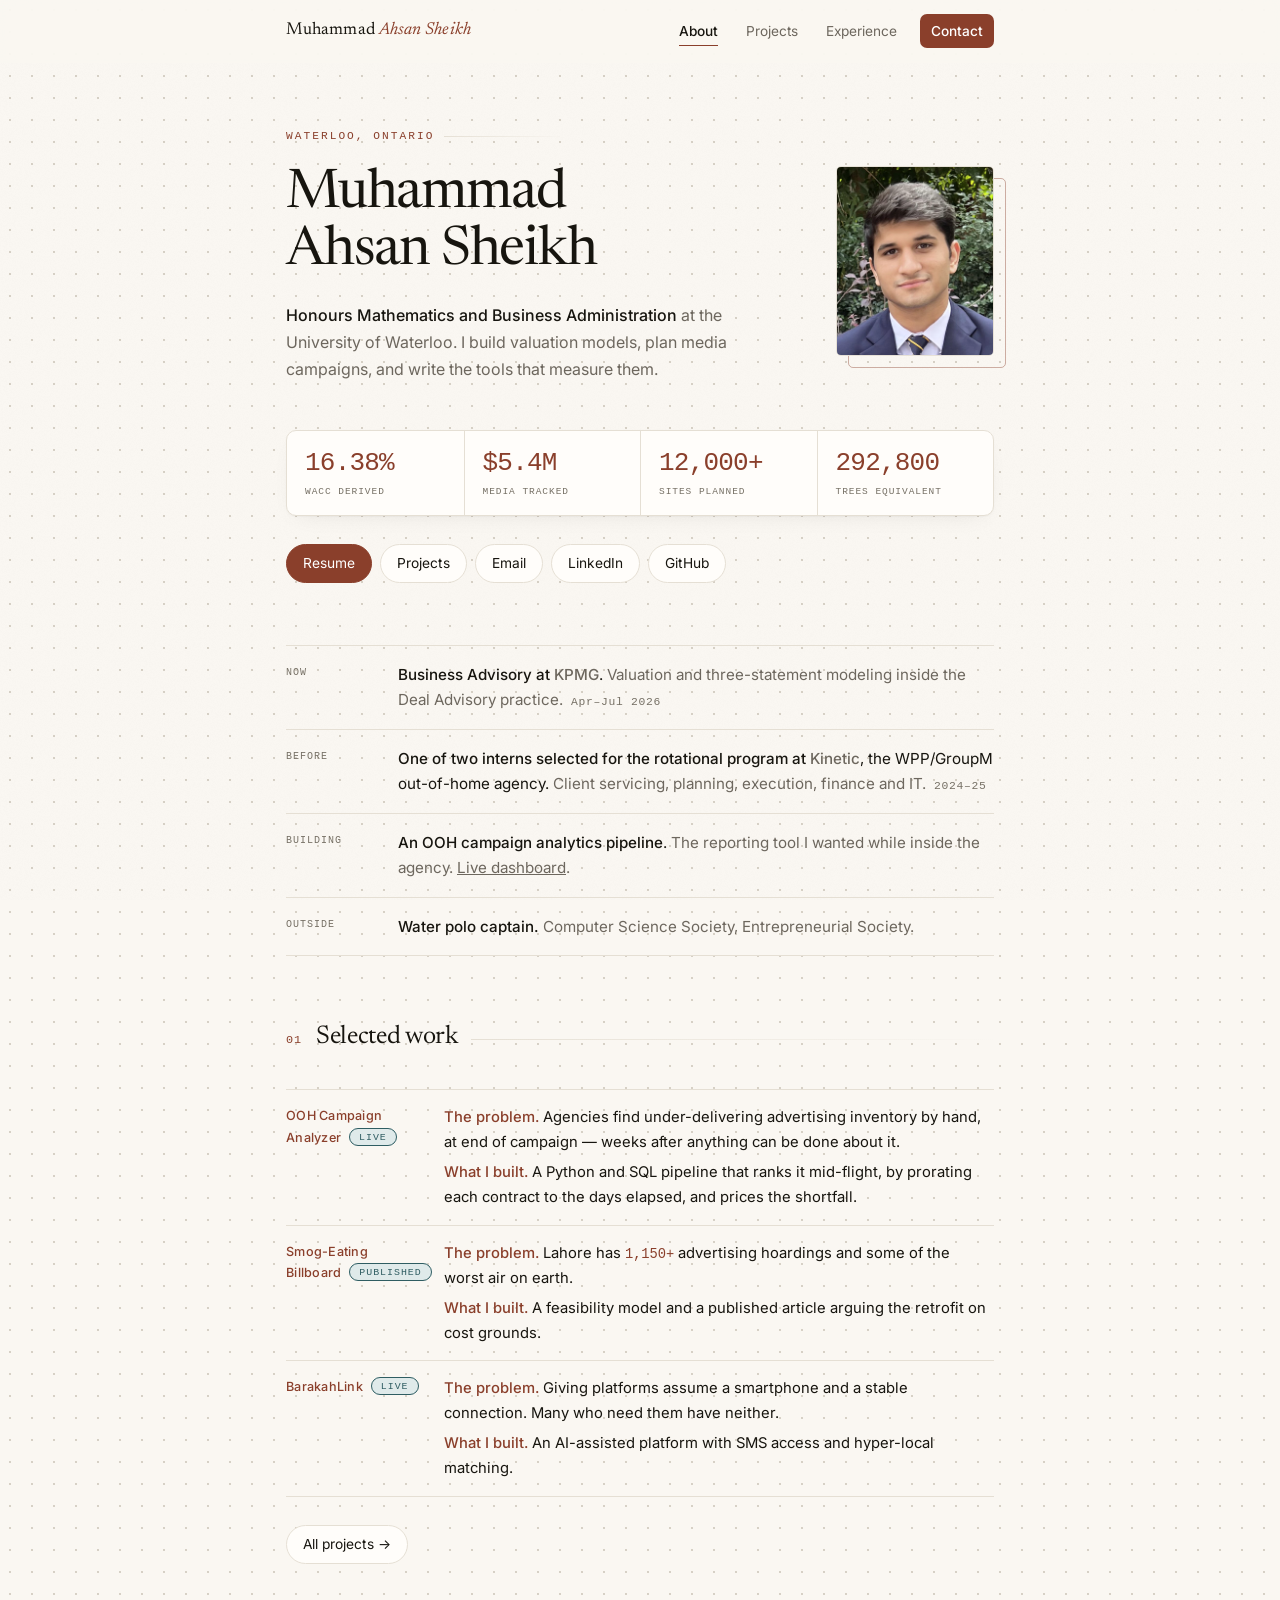
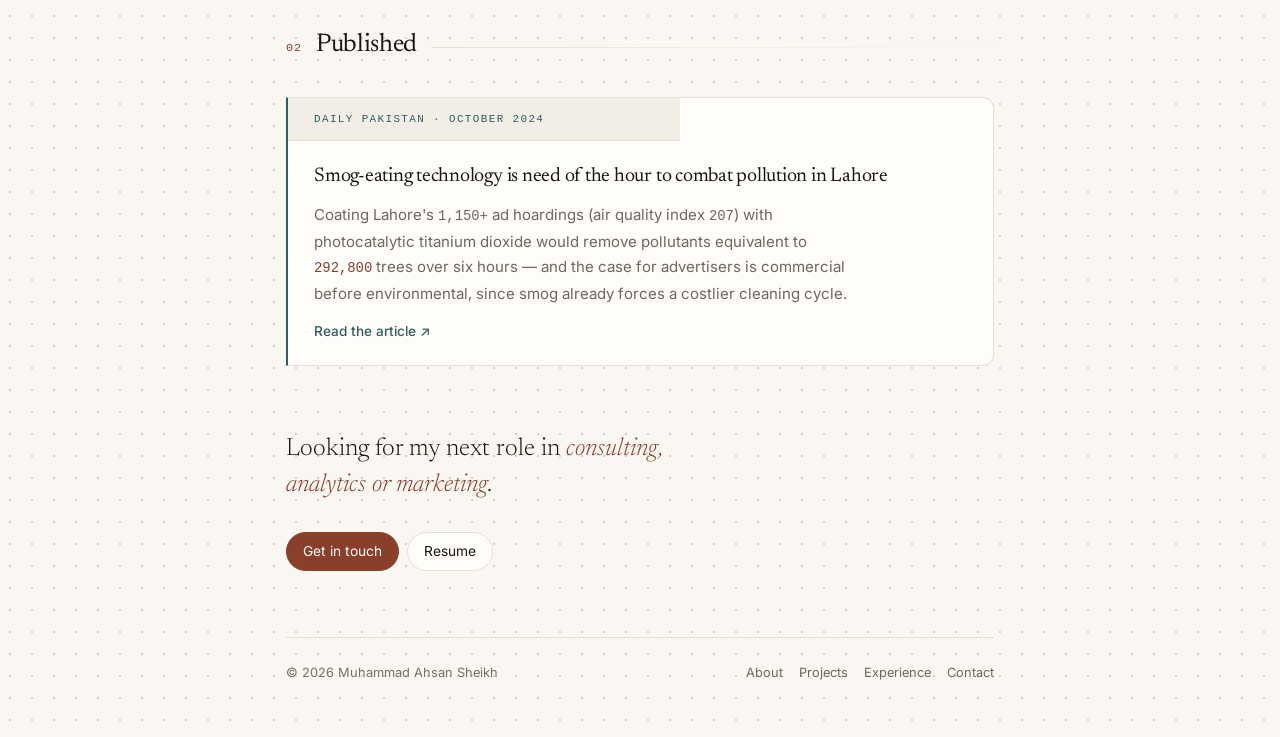
==== commit 0c7e0aef: "Quieten the dark dot grid; make the status labels one kind of thing Dark --dot from 1.96:1 to 1.24:1" ====
--- a/index.html
+++ b/index.html
@@ -124,11 +124,11 @@
   <!-- ===== status ===== -->
   <div class="status rv">
     <dl>
-      <dt>Apr&ndash;Jul 2026</dt>
-      <dd><b>Business Advisory at <span class="key">KPMG</span></b>. <span>Valuation and three-statement modeling inside the Deal Advisory practice.</span></dd>
-      <dt>2024&ndash;25</dt>
-      <dd><b>One of two interns selected for the rotational program at <span class="key">Kinetic</span></b>, the WPP/GroupM out-of-home agency. <span>Client servicing, planning, execution, finance and IT.</span></dd>
       <dt>Now</dt>
+      <dd><b>Business Advisory at <span class="key">KPMG</span></b>. <span>Valuation and three-statement modeling inside the Deal Advisory practice.</span><span class="stamp">Apr&ndash;Jul 2026</span></dd>
+      <dt>Before</dt>
+      <dd><b>One of two interns selected for the rotational program at <span class="key">Kinetic</span></b>, the WPP/GroupM out-of-home agency. <span>Client servicing, planning, execution, finance and IT.</span><span class="stamp">2024&ndash;25</span></dd>
+      <dt>Building</dt>
       <dd><b>An OOH campaign analytics pipeline</b>. <span>The reporting tool I wanted while inside the agency. <a href="analyzer/index.html">Live dashboard</a>.</span></dd>
       <dt>Outside</dt>
       <dd><b>Water polo captain.</b> <span>Computer Science Society, Entrepreneurial Society.</span></dd>
--- a/assets/style.css
+++ b/assets/style.css
@@ -34,9 +34,11 @@
     --ink:#ece7de; --muted:#a49c91; --faint:#8a8279; --rule:#2b2822;
     --accent:#d98a68; --accent-soft:#33241d;
     --accent-2:#78b4b7; --accent-2-soft:#1d2a2b;
-    /* Slightly more present in dark, where a near-black ground swallows the
-       light-mode value entirely. 1.96:1 against --paper. */
-    --dot:color-mix(in srgb,var(--rule) 85%,var(--ink));
+    /* LOWER contrast than light, not higher. A light dot on a near-black
+       ground is picked up far more readily than a dark dot on cream, so
+       matching the light value's 1.42:1 here reads as noise competing with
+       body text. Pulled back to 1.25:1 against --paper. */
+    --dot:color-mix(in srgb,var(--rule) 92%,var(--paper));
     /* 6.94:1 on the dark --accent, against 2.70:1 for white. */
     --accent-ink:var(--paper);
     --shadow:0 1px 2px rgba(0,0,0,.3), 0 8px 24px -12px rgba(0,0,0,.6);
@@ -247,6 +249,14 @@
 .status dd{margin:0; padding:16px 0; border-bottom:1px solid var(--rule); font-size:.95rem}
 .status dd span{color:var(--muted)}
 .status dd b{font-weight:500}
+/* Dates live at the end of the row, not in the label column. The column stays
+   one kind of thing -- a label -- and the date is still there to read.
+   --faint on --paper is 4.60:1. */
+.stamp{
+  font-family:var(--mono); font-size:.71rem; color:var(--faint);
+  letter-spacing:.06em; white-space:nowrap; margin-left:8px;
+}
+.status dd span.stamp{color:var(--faint)}
 @media (max-width:540px){
   .status dl{grid-template-columns:1fr}
   .status dt{padding:16px 0 2px; border-bottom:none}
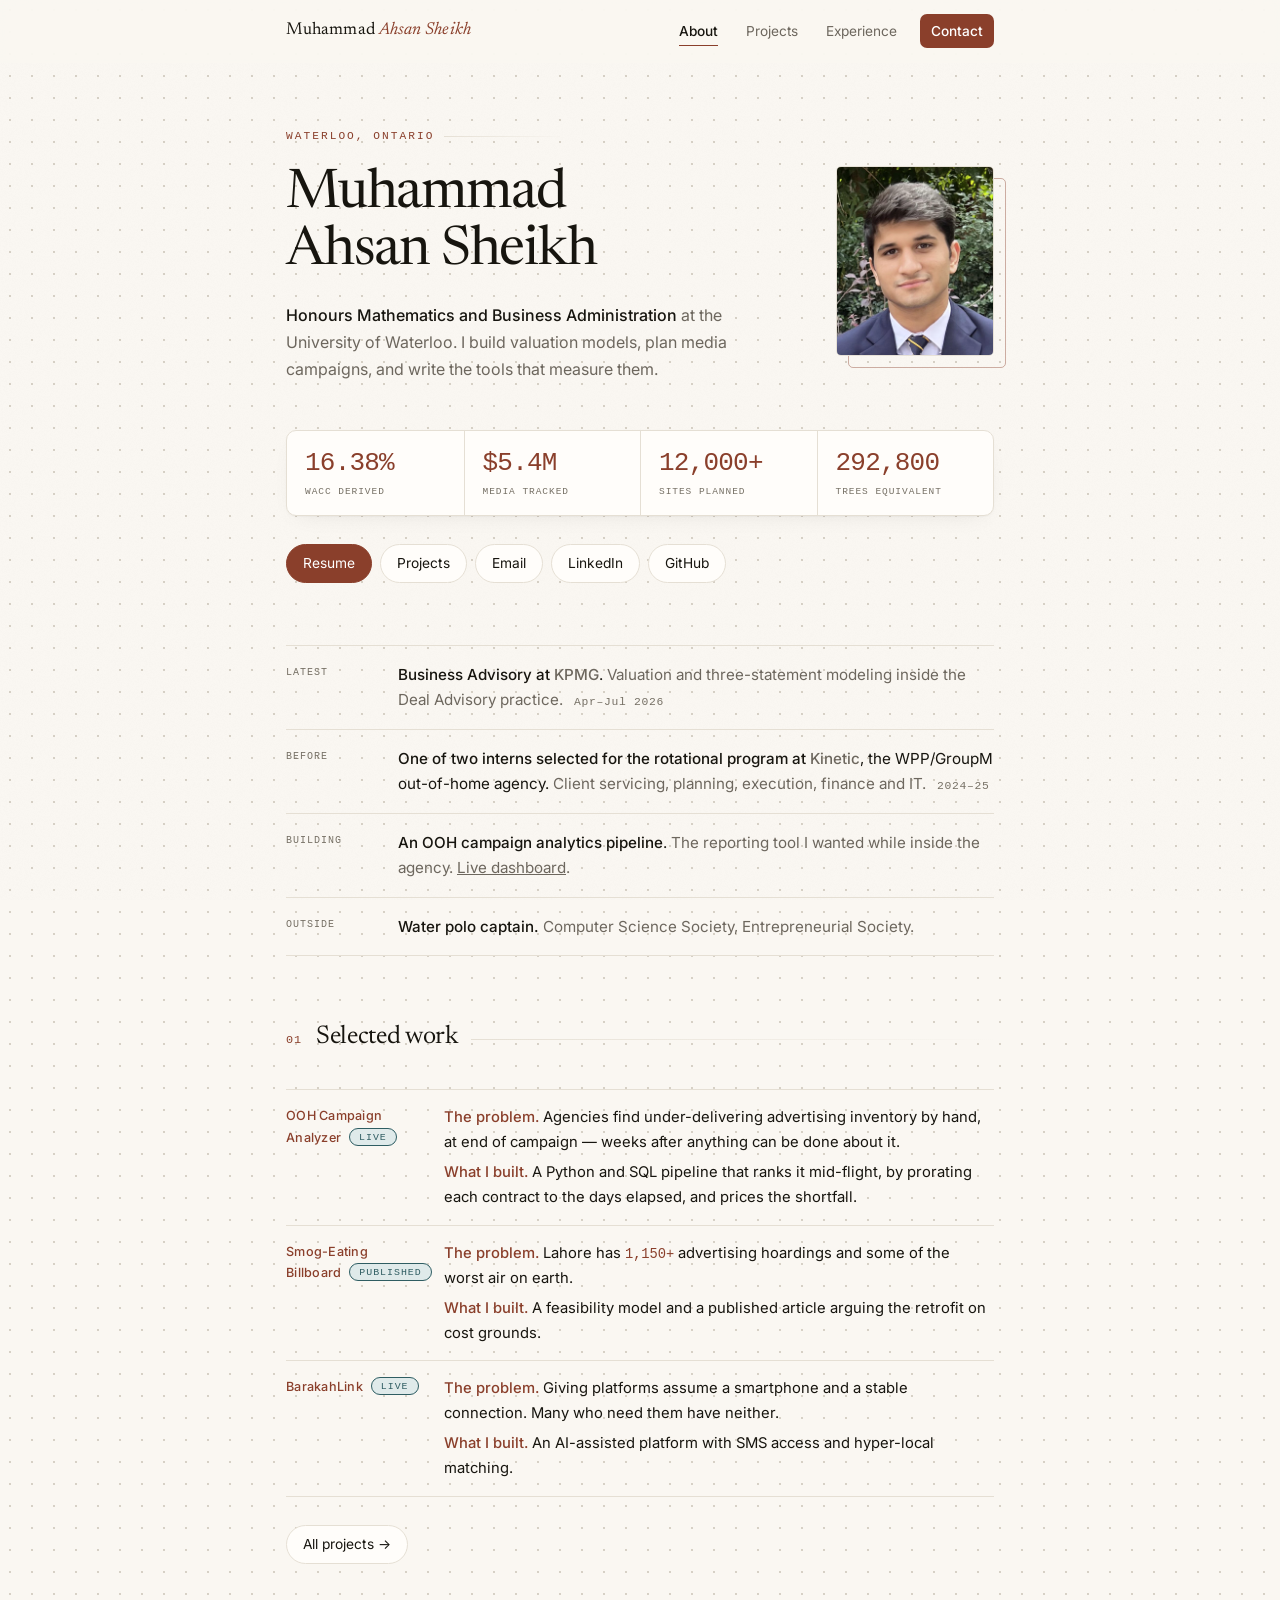
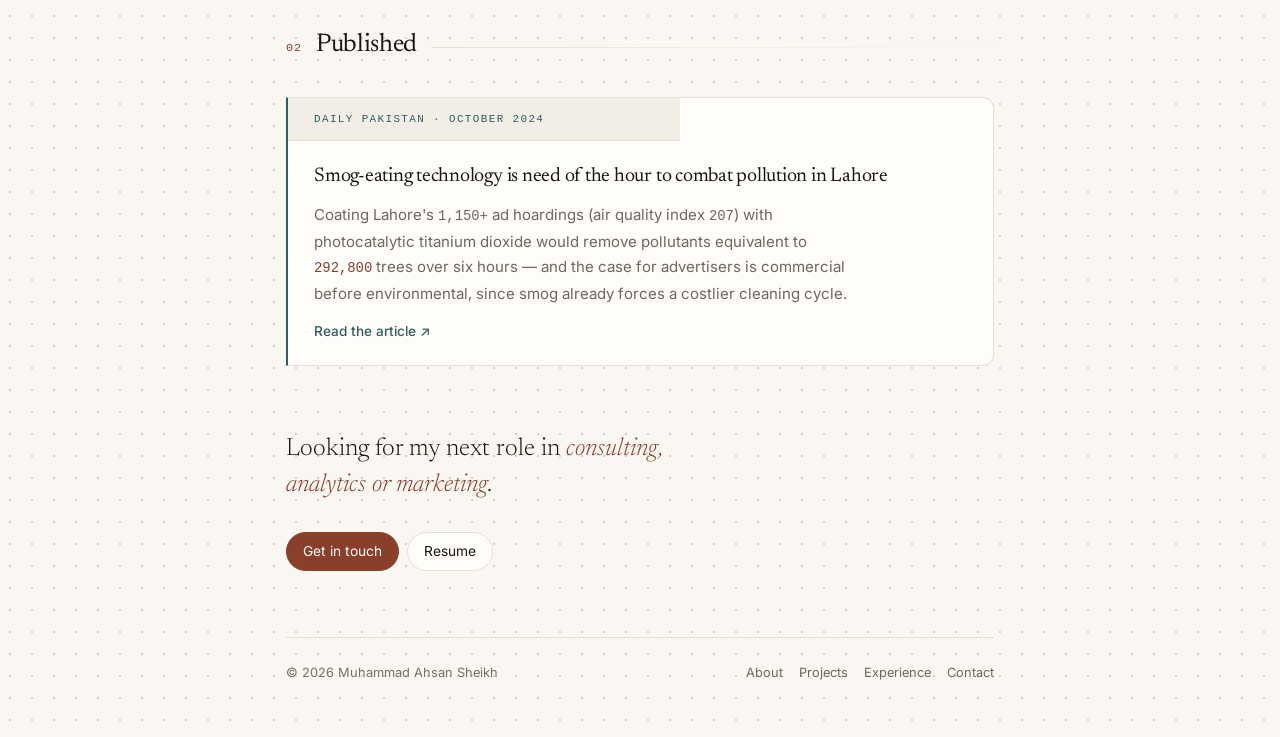
==== commit 7791c69a: "Space the date stamps properly; NOW -> LATEST on the KPMG row The stamp had margin-left but no white" ====
--- a/index.html
+++ b/index.html
@@ -124,10 +124,10 @@
   <!-- ===== status ===== -->
   <div class="status rv">
     <dl>
-      <dt>Now</dt>
-      <dd><b>Business Advisory at <span class="key">KPMG</span></b>. <span>Valuation and three-statement modeling inside the Deal Advisory practice.</span><span class="stamp">Apr&ndash;Jul 2026</span></dd>
+      <dt>Latest</dt>
+      <dd><b>Business Advisory at <span class="key">KPMG</span></b>. <span>Valuation and three-statement modeling inside the Deal Advisory practice.</span> <span class="stamp">Apr&ndash;Jul 2026</span></dd>
       <dt>Before</dt>
-      <dd><b>One of two interns selected for the rotational program at <span class="key">Kinetic</span></b>, the WPP/GroupM out-of-home agency. <span>Client servicing, planning, execution, finance and IT.</span><span class="stamp">2024&ndash;25</span></dd>
+      <dd><b>One of two interns selected for the rotational program at <span class="key">Kinetic</span></b>, the WPP/GroupM out-of-home agency. <span>Client servicing, planning, execution, finance and IT.</span> <span class="stamp">2024&ndash;25</span></dd>
       <dt>Building</dt>
       <dd><b>An OOH campaign analytics pipeline</b>. <span>The reporting tool I wanted while inside the agency. <a href="analyzer/index.html">Live dashboard</a>.</span></dd>
       <dt>Outside</dt>
--- a/assets/style.css
+++ b/assets/style.css
@@ -251,10 +251,15 @@
 .status dd b{font-weight:500}
 /* Dates live at the end of the row, not in the label column. The column stays
    one kind of thing -- a label -- and the date is still there to read.
-   --faint on --paper is 4.60:1. */
+   --faint on --paper is 4.60:1.
+
+   The markup carries a real space before this element as well as the margin
+   here. The margin alone separated it on screen but left the text content as
+   "practice.Apr-Jul 2026", which is what you get when you copy the row or
+   listen to it. Spacing you can only see is not spacing. */
 .stamp{
   font-family:var(--mono); font-size:.71rem; color:var(--faint);
-  letter-spacing:.06em; white-space:nowrap; margin-left:8px;
+  letter-spacing:.06em; white-space:nowrap; margin-left:7px;
 }
 .status dd span.stamp{color:var(--faint)}
 @media (max-width:540px){
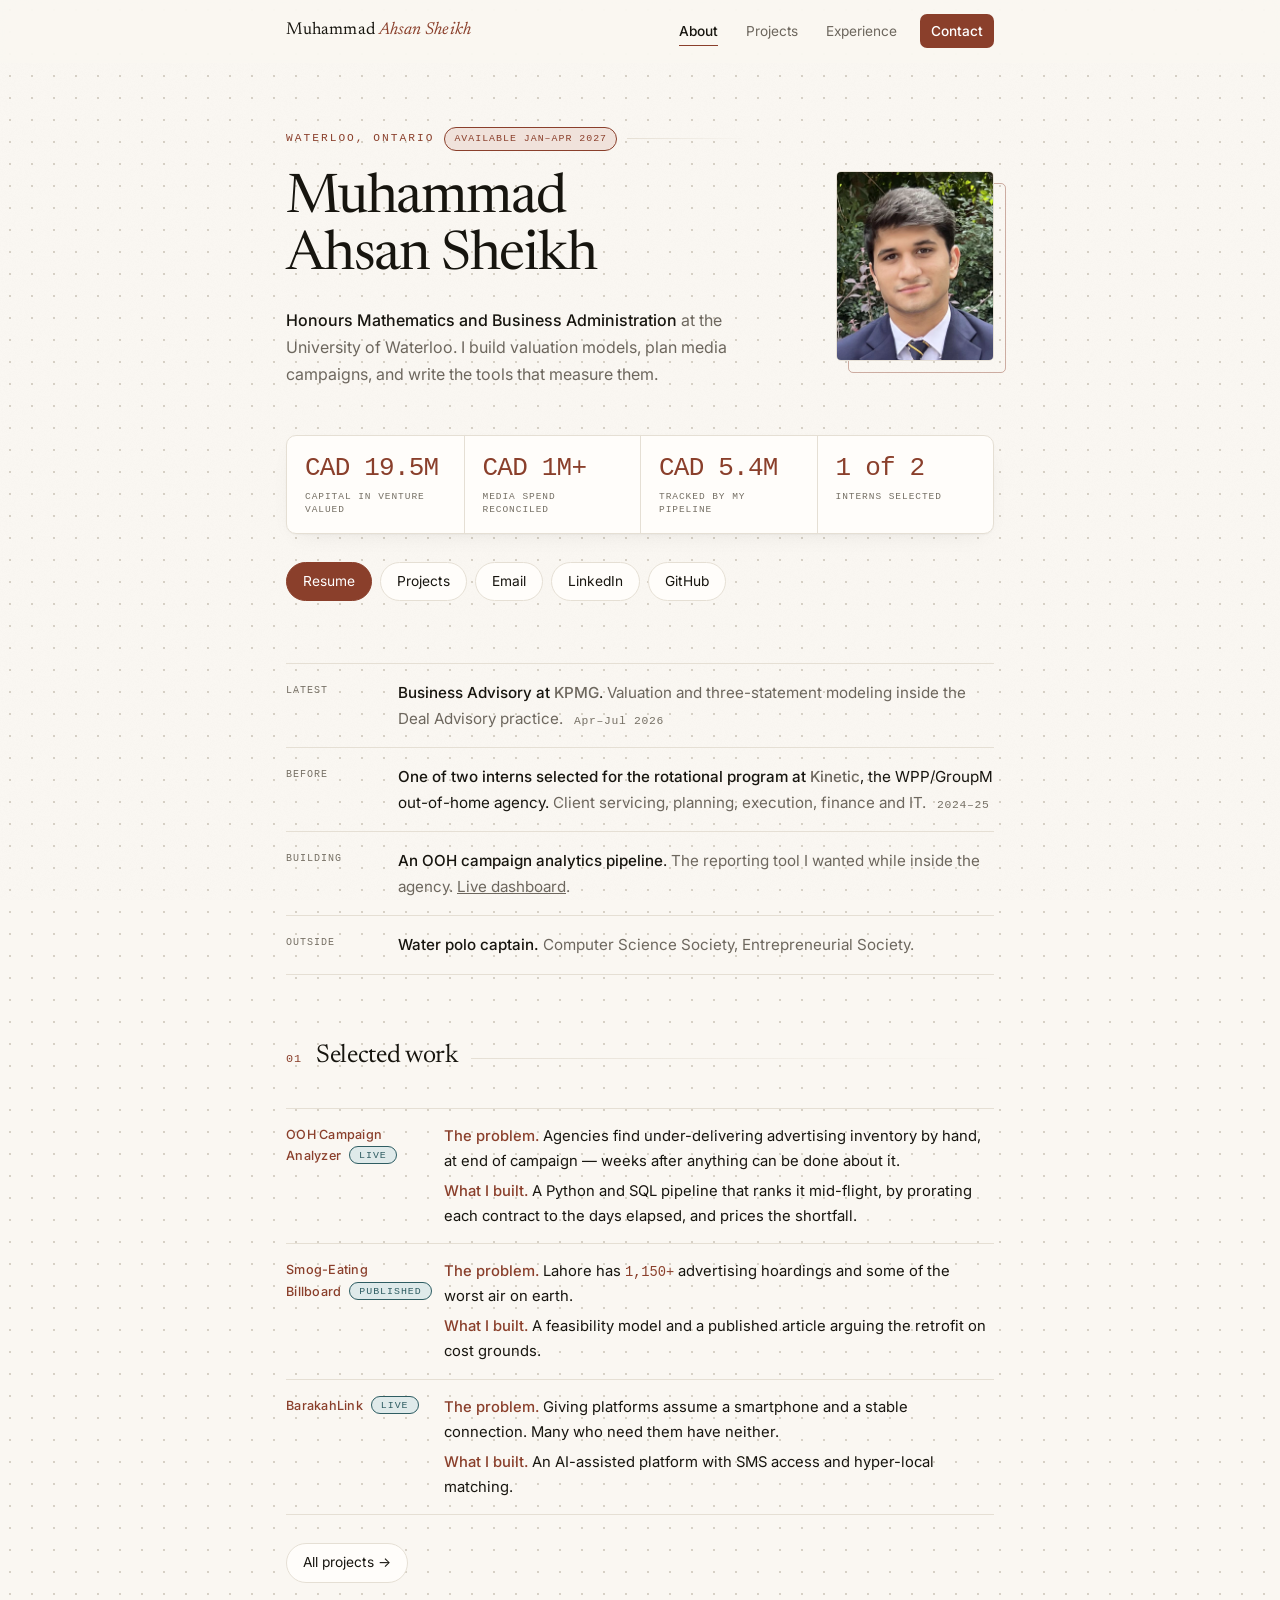
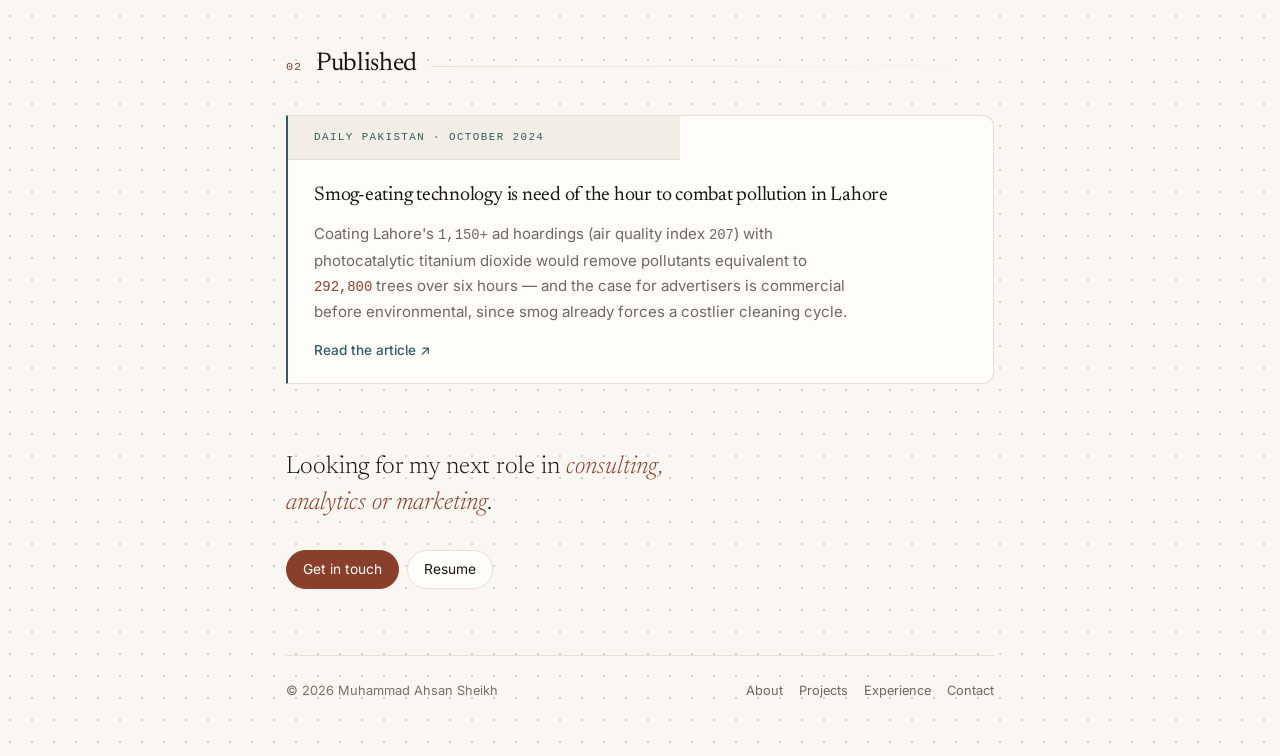
==== commit 7ffc3775: "Content pass: honest stats band, availability, tighter experience page Stats band rebuilt around fou" ====
--- a/index.html
+++ b/index.html
@@ -85,7 +85,7 @@
 <main class="wrap">
 
   <div class="pagehead">
-    <p class="eyebrow">Waterloo, Ontario</p>
+    <p class="eyebrow">Waterloo, Ontario<span class="badge build avail">Available Jan&ndash;Apr 2027</span></p>
     <div class="hero-flex">
       <div>
         <h1>Muhammad<br>Ahsan Sheikh</h1>
@@ -100,16 +100,18 @@
       </div>
     </div>
 
-    <!-- Figures that already appear in full context on the Projects and
-         Experience pages, surfaced here at the size they deserve. The media
-         figure is read from the analyzer payload at runtime; the value in the
-         markup is the current correct number and is what shows if the script
-         never loads. -->
+    <!-- Four figures that each carry a scale a reader can judge, all of them
+         explained in full context on the Experience and Projects pages.
+         CAD 19.5M is the capital ONE partner had deployed into the venture I
+         contributed to valuing - not the venture's valuation, and not a deal I
+         led. The pipeline figure is read from the analyzer payload at runtime;
+         the value in the markup is the current correct number and is what
+         shows if the script never loads. -->
     <div class="statband">
-      <div class="stat"><span class="fig">16.38%</span><span class="lab">WACC derived</span></div>
-      <div class="stat"><span class="fig" data-ooh="spend_m">$5.4M</span><span class="lab">Media tracked</span></div>
-      <div class="stat"><span class="fig">12,000+</span><span class="lab">Sites planned</span></div>
-      <div class="stat"><span class="fig">292,800</span><span class="lab">Trees equivalent</span></div>
+      <div class="stat"><span class="fig">CAD 19.5M</span><span class="lab">Capital in venture valued</span></div>
+      <div class="stat"><span class="fig">CAD 1M+</span><span class="lab">Media spend reconciled</span></div>
+      <div class="stat"><span class="fig" data-ooh="spend_m">CAD 5.4M</span><span class="lab">Tracked by my pipeline</span></div>
+      <div class="stat"><span class="fig">1 of 2</span><span class="lab">Interns selected</span></div>
     </div>
 
     <div class="links">
--- a/assets/style.css
+++ b/assets/style.css
@@ -168,6 +168,15 @@
   display:flex; align-items:center; gap:10px;
 }
 .eyebrow::after{content:''; height:1px; flex:1; background:linear-gradient(90deg,var(--rule),transparent); max-width:120px}
+/* Availability reuses .badge rather than inventing a treatment. It sits in the
+   eyebrow because it is the first thing a co-op recruiter looks for, and the
+   eyebrow is the first line on the page. --accent on --accent-soft is 5.88:1
+   light, 5.52:1 dark. */
+.eyebrow .avail{margin-left:0; vertical-align:baseline; flex:none}
+@media (max-width:430px){
+  .eyebrow{flex-wrap:wrap; gap:8px}
+  .eyebrow::after{display:none}
+}
 
 h1{
   font-family:var(--serif); font-weight:400;
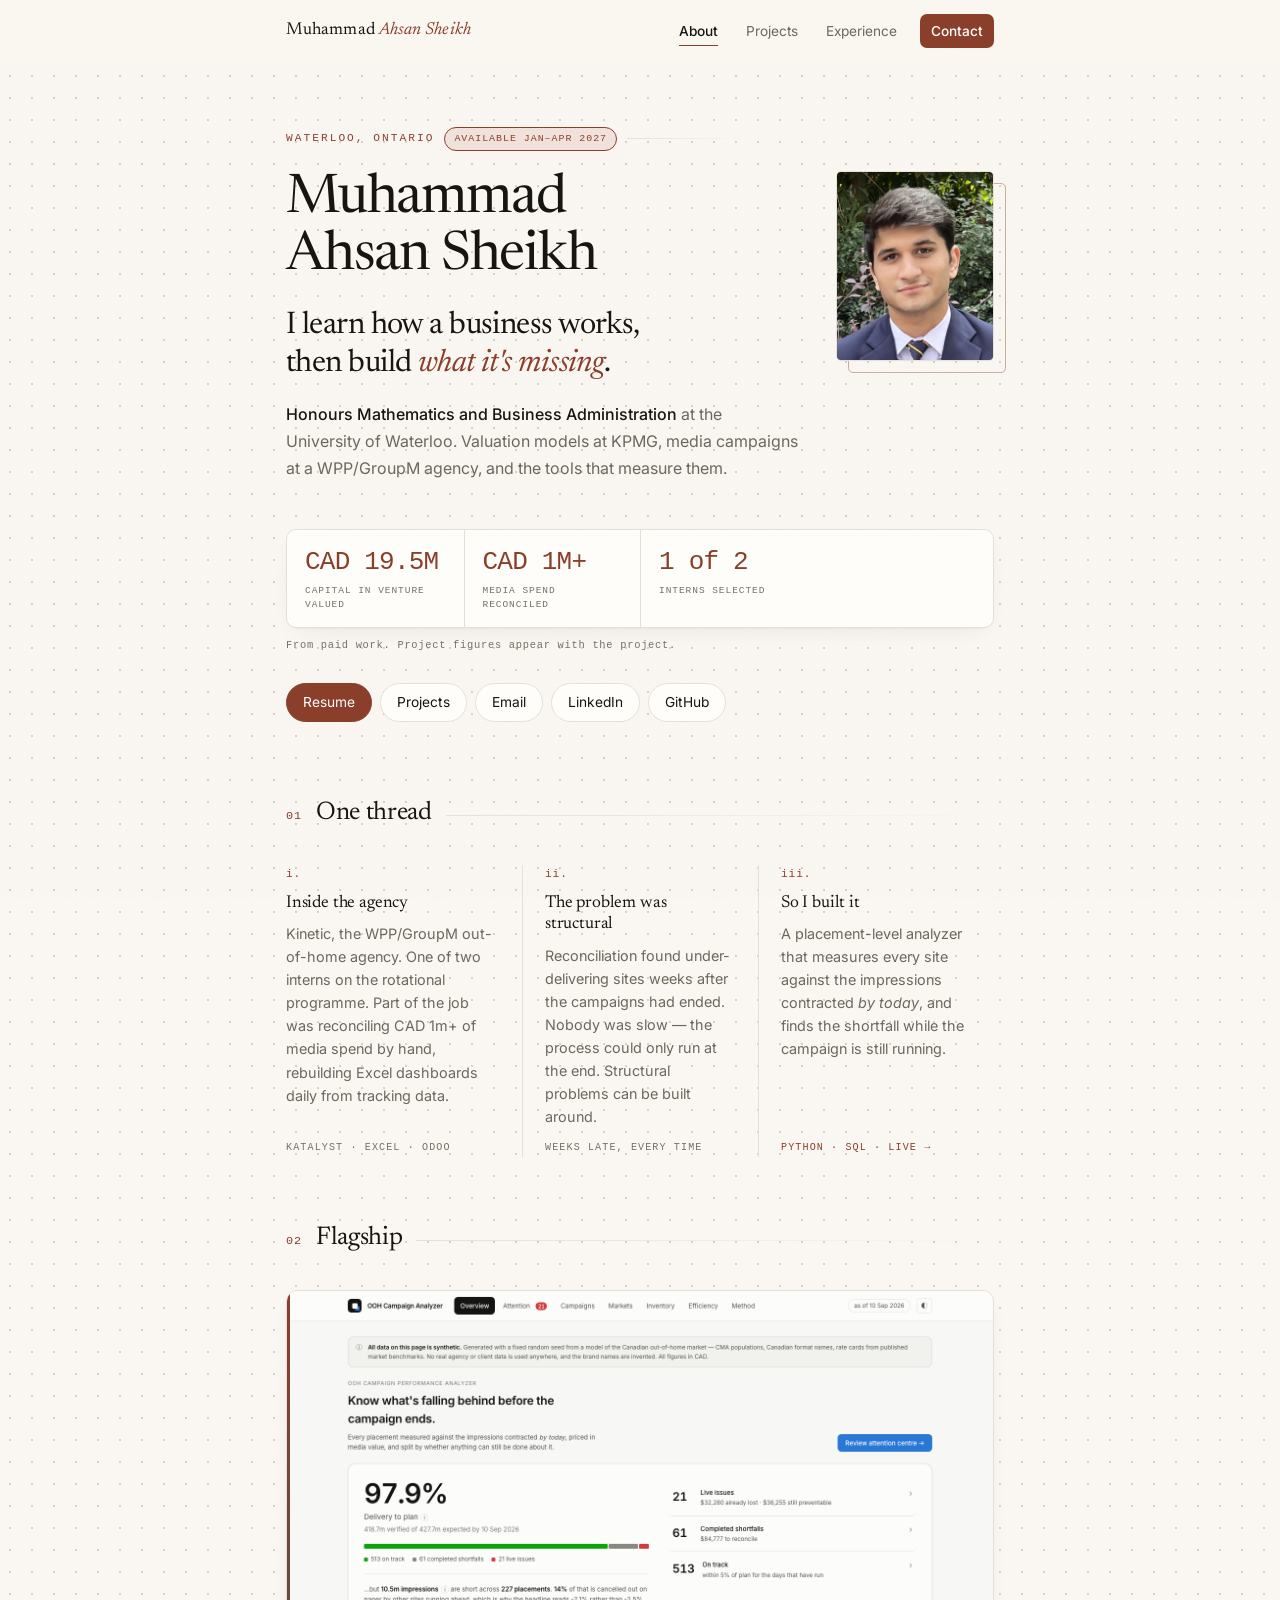
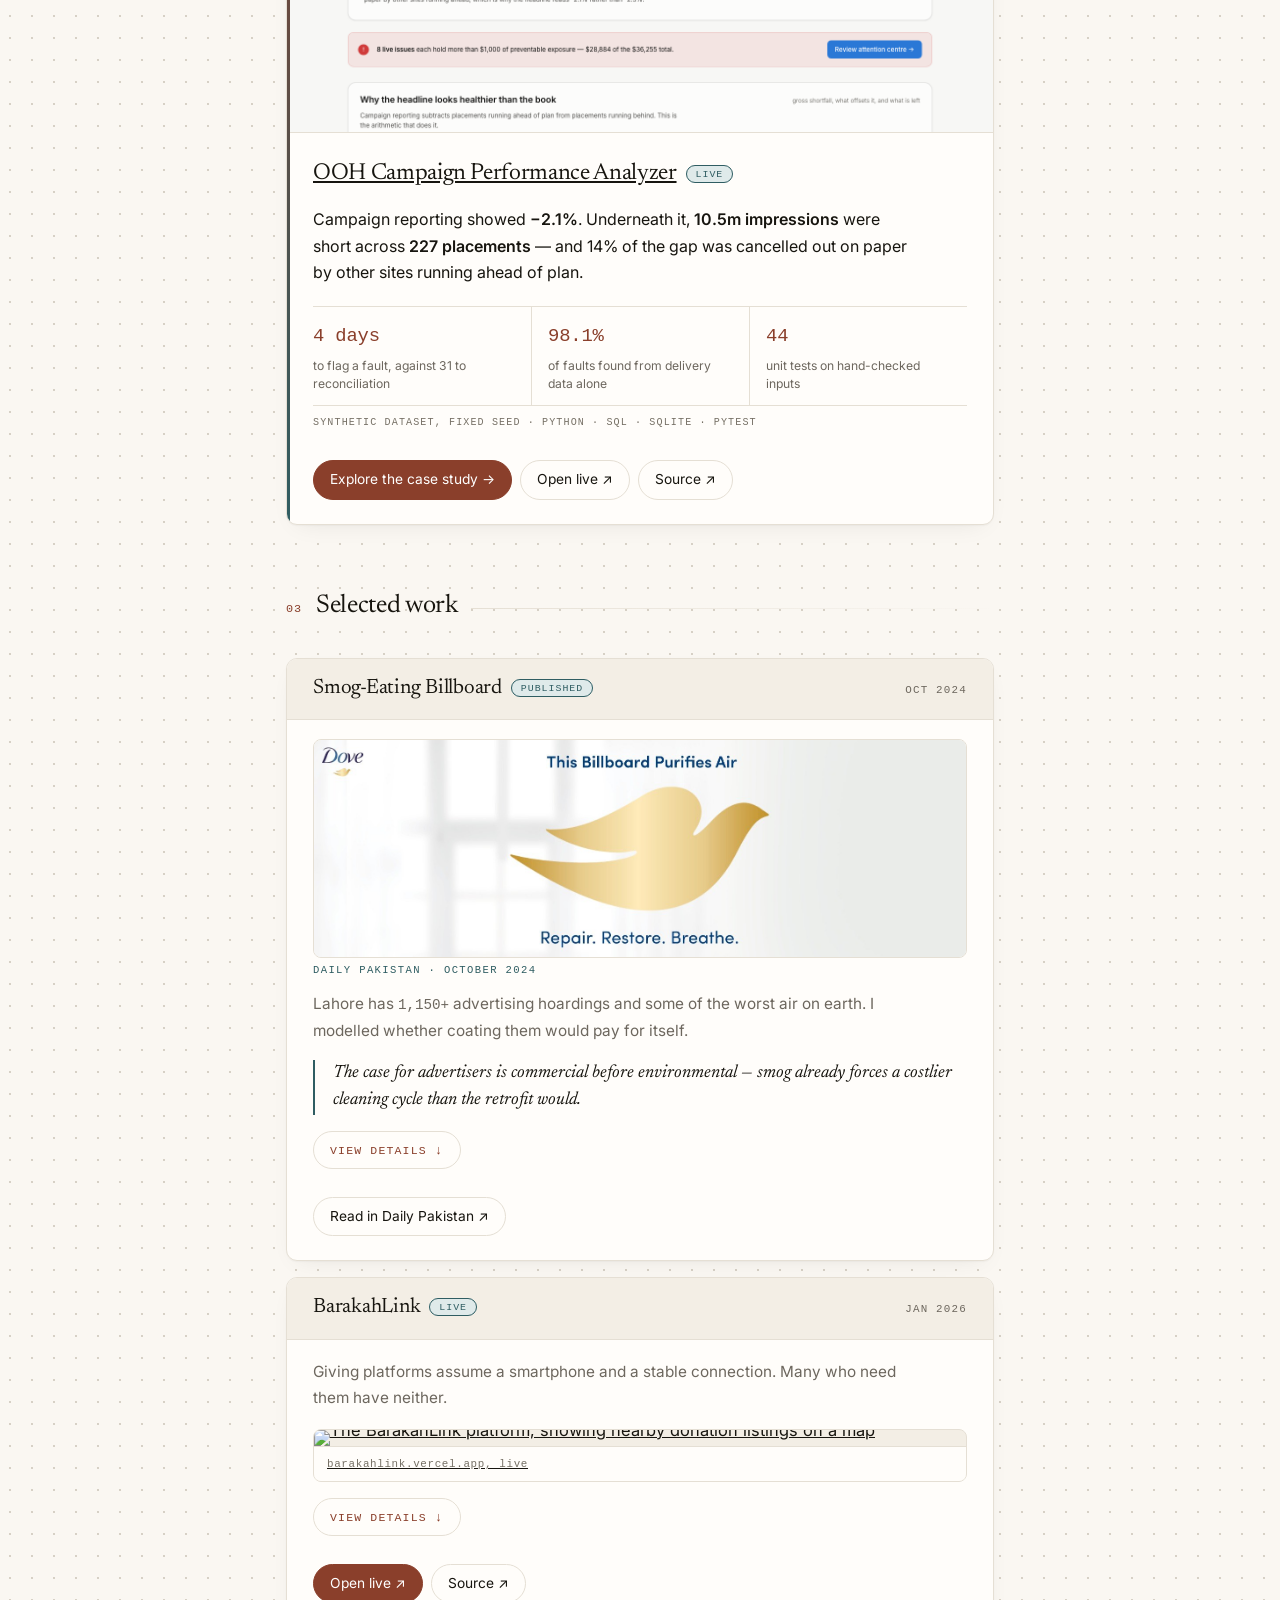
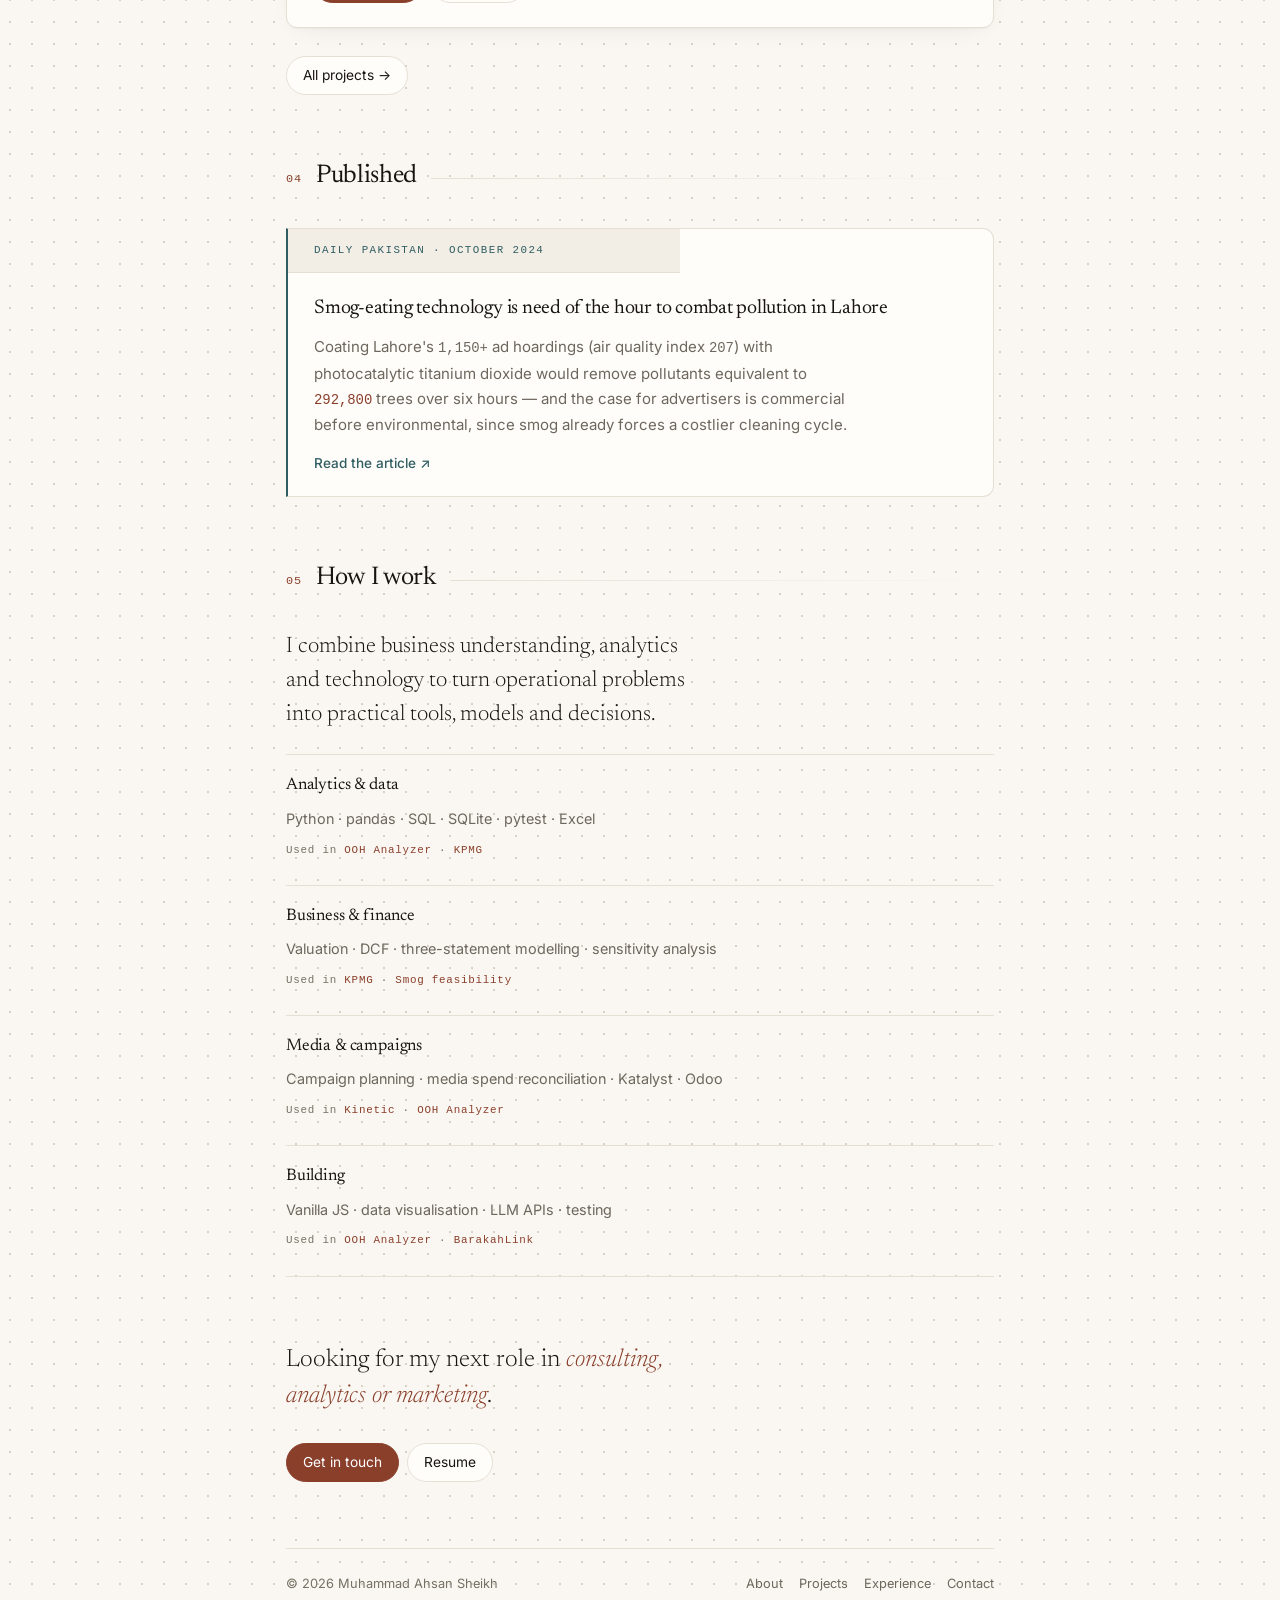
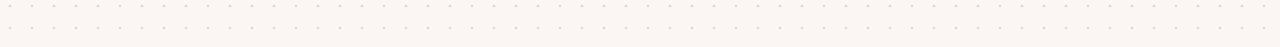
==== commit 2a26091b: "Restructure the portfolio around one claim and progressive disclosure The audit found a site that lo" ====
--- a/index.html
+++ b/index.html
@@ -69,12 +69,13 @@
 </script>
 </head>
 <body>
+<a class="skip" href="#main">Skip to content</a>
 
 <div class="topbar" id="topbar">
   <div class="wrap-wide">
     <a class="mark" href="index.html">Muhammad <em>Ahsan Sheikh</em></a>
     <nav class="topnav">
-      <a class="on" href="index.html">About</a>
+      <a class="on" href="index.html" aria-current="page">About</a>
       <a href="projects.html">Projects</a>
       <a href="experience.html">Experience</a>
       <a class="cta" href="contact.html">Contact</a>
@@ -82,17 +83,18 @@
   </div>
 </div>
 
-<main class="wrap">
+<main class="wrap" id="main">
 
   <div class="pagehead">
     <p class="eyebrow">Waterloo, Ontario<span class="badge build avail">Available Jan&ndash;Apr 2027</span></p>
     <div class="hero-flex">
       <div>
         <h1>Muhammad<br>Ahsan Sheikh</h1>
-        <p class="body" style="margin-top:22px">
+        <p class="posline">I learn how a business works,<br>then build <em>what it's missing</em>.</p>
+        <p class="body" style="margin-top:18px">
           <strong>Honours Mathematics and Business Administration</strong> at the University of
-          Waterloo. I build valuation models, plan media campaigns, and write the tools that
-          measure them.
+          Waterloo. Valuation models at KPMG, media campaigns at a WPP/GroupM agency, and the
+          tools that measure them.
         </p>
       </div>
       <div class="portrait-wrap">
@@ -100,19 +102,19 @@
       </div>
     </div>
 
-    <!-- Four figures that each carry a scale a reader can judge, all of them
-         explained in full context on the Experience and Projects pages.
+    <!-- Three figures, all from paid work. The analyzer's CAD 5.4m used to sit
+         here in identical styling, which presented a synthetic project figure as
+         a real-world result; it now lives in the flagship block where its
+         context travels with it.
          CAD 19.5M is the capital ONE partner had deployed into the venture I
          contributed to valuing - not the venture's valuation, and not a deal I
-         led. The pipeline figure is read from the analyzer payload at runtime;
-         the value in the markup is the current correct number and is what
-         shows if the script never loads. -->
+         led. -->
     <div class="statband">
       <div class="stat"><span class="fig">CAD 19.5M</span><span class="lab">Capital in venture valued</span></div>
       <div class="stat"><span class="fig">CAD 1M+</span><span class="lab">Media spend reconciled</span></div>
-      <div class="stat"><span class="fig" data-ooh="spend_m">CAD 5.4M</span><span class="lab">Tracked by my pipeline</span></div>
       <div class="stat"><span class="fig">1 of 2</span><span class="lab">Interns selected</span></div>
     </div>
+    <p class="statnote">From paid work. Project figures appear with the project.</p>
 
     <div class="links">
       <a class="btn primary" href="resume.pdf">Resume</a>
@@ -123,43 +125,163 @@
     </div>
   </div>
 
-  <!-- ===== status ===== -->
-  <div class="status rv">
-    <dl>
-      <dt>Latest</dt>
-      <dd><b>Business Advisory at <span class="key">KPMG</span></b>. <span>Valuation and three-statement modeling inside the Deal Advisory practice.</span> <span class="stamp">Apr&ndash;Jul 2026</span></dd>
-      <dt>Before</dt>
-      <dd><b>One of two interns selected for the rotational program at <span class="key">Kinetic</span></b>, the WPP/GroupM out-of-home agency. <span>Client servicing, planning, execution, finance and IT.</span> <span class="stamp">2024&ndash;25</span></dd>
-      <dt>Building</dt>
-      <dd><b>An OOH campaign analytics pipeline</b>. <span>The reporting tool I wanted while inside the agency. <a href="analyzer/index.html">Live dashboard</a>.</span></dd>
-      <dt>Outside</dt>
-      <dd><b>Water polo captain.</b> <span>Computer Science Society, Entrepreneurial Society.</span></dd>
-    </dl>
-  </div>
-
-  <!-- ===== selected work ===== -->
-  <section class="rv">
-    <div class="shead"><span class="snum">01</span><h2>Selected work</h2><span class="rule"></span></div>
-    <dl class="drows">
-      <div class="drow">
-        <dt><a href="projects.html#ooh">OOH Campaign Analyzer</a><span class="badge live">Live</span></dt>
-        <dd><span class="pb"><b>The problem.</b> Agencies find under-delivering advertising inventory by hand, at end of campaign — weeks after anything can be done about it.</span><span class="pb"><b>What I built.</b> A Python and SQL pipeline that ranks it mid-flight, by prorating each contract to the days elapsed, and prices the shortfall.</span></dd>
-      </div>
-      <div class="drow">
-        <dt><a href="projects.html#smog">Smog-Eating Billboard</a><span class="badge pub">Published</span></dt>
-        <dd><span class="pb"><b>The problem.</b> Lahore has <span class="num hi">1,150+</span> advertising hoardings and some of the worst air on earth.</span><span class="pb"><b>What I built.</b> A feasibility model and a published article arguing the retrofit on cost grounds.</span></dd>
-      </div>
-      <div class="drow">
-        <dt><a href="projects.html#barakah">BarakahLink</a><span class="badge live">Live</span></dt>
-        <dd><span class="pb"><b>The problem.</b> Giving platforms assume a smartphone and a stable connection. Many who need them have neither.</span><span class="pb"><b>What I built.</b> An AI-assisted platform with SMS access and hyper-local matching.</span></dd>
-      </div>
-    </dl>
+  <!-- ===== 01 one thread ===== -->
+  <section class="rv">
+    <div class="shead"><span class="snum">01</span><h2>One thread</h2><span class="rule"></span></div>
+    <div class="thread">
+      <div class="tstep">
+        <span class="tn">i.</span>
+        <h3>Inside the agency</h3>
+        <p>Kinetic, the WPP/GroupM out-of-home agency. One of two interns on the rotational
+           programme. Part of the job was reconciling CAD 1m+ of media spend by hand,
+           rebuilding Excel dashboards daily from tracking data.</p>
+        <span class="tt">Katalyst · Excel · Odoo</span>
+      </div>
+      <div class="tstep">
+        <span class="tn">ii.</span>
+        <h3>The problem was structural</h3>
+        <p>Reconciliation found under-delivering sites weeks after the campaigns had ended.
+           Nobody was slow — the process could only run at the end. Structural problems can
+           be built around.</p>
+        <span class="tt">Weeks late, every time</span>
+      </div>
+      <div class="tstep">
+        <span class="tn">iii.</span>
+        <h3>So I built it</h3>
+        <p>A placement-level analyzer that measures every site against the impressions
+           contracted <em>by today</em>, and finds the shortfall while the campaign is still
+           running.</p>
+        <span class="tt"><a href="ooh.html">Python · SQL · live →</a></span>
+      </div>
+    </div>
+  </section>
+
+  <!-- ===== 02 flagship ===== -->
+  <section class="rv">
+    <div class="shead"><span class="snum">02</span><h2>Flagship</h2><span class="rule"></span></div>
+    <div class="flag">
+      <!-- The preview follows the reader's theme: the analyzer has its own
+           light and dark modes, so a light screenshot never sits as a bright
+           rectangle on the dark page. -->
+      <a class="shot" href="ooh.html">
+        <picture>
+          <source srcset="assets/ooh-overview-dark.png" media="(prefers-color-scheme:dark)">
+          <img src="assets/ooh-overview-light.png" width="1440" height="900" loading="lazy"
+               alt="The analyzer's overview: 97.9% delivery to plan, above a bar splitting 595 placements into on-track, completed shortfalls and live issues">
+        </picture>
+      </a>
+      <div class="fbody">
+        <h3><a href="ooh.html">OOH Campaign Performance Analyzer</a><span class="badge live">Live</span></h3>
+        <p class="lead">Campaign reporting showed <b>&minus;2.1%</b>. Underneath it, <b>10.5m
+          impressions</b> were short across <b>227 placements</b> — and 14% of the gap was
+          cancelled out on paper by other sites running ahead of plan.</p>
+        <div class="figband">
+          <div class="f"><span class="fv">4 days</span><span class="fl">to flag a fault, against 31 to reconciliation</span></div>
+          <div class="f"><span class="fv">98.1%</span><span class="fl">of faults found from delivery data alone</span></div>
+          <div class="f"><span class="fv">44</span><span class="fl">unit tests on hand-checked inputs</span></div>
+        </div>
+        <p class="synth">Synthetic dataset, fixed seed · Python · SQL · SQLite · pytest</p>
+        <div class="links">
+          <a class="btn primary" href="ooh.html">Explore the case study →</a>
+          <a class="btn" href="analyzer/index.html">Open live ↗</a>
+          <a class="btn" href="https://github.com/muhammadahsan-30/ooh-campaign-analyzer" target="_blank" rel="noopener">Source ↗</a>
+        </div>
+      </div>
+    </div>
+  </section>
+
+  <!-- ===== 03 selected work ===== -->
+  <section class="rv">
+    <div class="shead"><span class="snum">03</span><h2>Selected work</h2><span class="rule"></span></div>
+
+    <div class="card">
+      <div class="card-top">
+        <h3><a href="https://en.dailypakistan.com.pk/16-Oct-2024/smog-eating-technology-is-need-of-the-hour-to-combat-pollution-in-lahore" target="_blank" rel="noopener">Smog-Eating Billboard</a><span class="badge pub">Published</span></h3>
+        <span class="meta">Oct 2024</span>
+      </div>
+      <figure class="shot">
+        <img src="assets/smog-billboard.jpg" alt="Concept mockup of a photocatalytic billboard in Lahore" loading="lazy">
+      </figure>
+      <p class="masthead">Daily Pakistan · October 2024</p>
+      <p class="sub">Lahore has <span class="num">1,150+</span> advertising hoardings and some of
+        the worst air on earth. I modelled whether coating them would pay for itself.</p>
+      <p class="pullq">The case for advertisers is commercial before environmental — smog already
+        forces a costlier cleaning cycle than the retrofit would.</p>
+      <div class="disc on">
+        <button class="disc-t" type="button" aria-expanded="true" aria-controls="d-smog">View details ↓</button>
+        <div class="disc-p" id="d-smog" role="region" aria-label="Smog-Eating Billboard details">
+          <div class="disc-in">
+            <p class="disc-h">The problem</p>
+            <p>Lahore's air quality index hit <span class="num">207</span> in January
+               <span class="num">2024</span>. The city also has over a thousand large advertising
+               surfaces sitting in direct sun — the exact condition photocatalytic coatings need.</p>
+            <p class="disc-h">What I built</p>
+            <ul>
+              <li>A model estimating pollutant removal from retrofitting <b><span class="num hi">1,150+</span> hoardings</b> — equivalent to <b><span class="num hi">292,800</span> trees over six hours</b></li>
+              <li>A supply-side check that found the binding constraint: titanium dioxide is not produced in Pakistan</li>
+              <li>A cost-benefit case written for the party who would actually pay for it</li>
+            </ul>
+            <p class="disc-h">Why it matters</p>
+            <p>The environmental argument does not move a media owner. The cleaning-cycle
+               argument does — smog discolours conventional billboard skins faster, so the
+               replacement cycle already costs more than the coating would. Reframing the case
+               on cost is what made it publishable.</p>
+            <p class="disc-h">Depth</p>
+            <div class="stack"><span class="t-viz">Feasibility modelling</span><span class="t-viz">Cost-Benefit Analysis</span><span class="t-viz">Technical Writing</span></div>
+          </div>
+        </div>
+      </div>
+      <div class="links">
+        <a class="btn" href="https://en.dailypakistan.com.pk/16-Oct-2024/smog-eating-technology-is-need-of-the-hour-to-combat-pollution-in-lahore" target="_blank" rel="noopener">Read in Daily Pakistan ↗</a>
+      </div>
+    </div>
+
+    <div class="card">
+      <div class="card-top">
+        <h3><a href="https://barakahlink.vercel.app" target="_blank" rel="noopener">BarakahLink</a><span class="badge live">Live</span></h3>
+        <span class="meta">Jan 2026</span>
+      </div>
+      <p class="sub">Giving platforms assume a smartphone and a stable connection. Many who need
+        them have neither.</p>
+      <a class="shot" href="https://barakahlink.vercel.app" target="_blank" rel="noopener">
+        <img src="https://image.thum.io/get/width/1000/crop/620/noanimate/https://barakahlink.vercel.app"
+             alt="The BarakahLink platform, showing nearby donation listings on a map" loading="lazy"
+             onerror="this.closest('.shot').classList.add('noimg')">
+        <figcaption>barakahlink.vercel.app, live</figcaption>
+      </a>
+      <div class="disc on">
+        <button class="disc-t" type="button" aria-expanded="true" aria-controls="d-bl">View details ↓</button>
+        <div class="disc-p" id="d-bl" role="region" aria-label="BarakahLink details">
+          <div class="disc-in">
+            <p class="disc-h">The problem</p>
+            <p>Donation-redistribution works locally or not at all, and the people who most need
+               it are the least likely to have an app and reliable data.</p>
+            <p class="disc-h">What I built</p>
+            <ul>
+              <li><b>Unstructured input handling.</b> <span class="key">Google Gemini</span> turns messy free-text offers into organised listings and need summaries, written to preserve the dignity of the person asking</li>
+              <li><b>SMS-style access</b> through a simulated gateway, so the platform works without an app</li>
+              <li><b>Hyper-local matching</b> so donations surface to people close enough to actually collect them</li>
+            </ul>
+            <p class="disc-h">Why it matters</p>
+            <p>The constraint that mattered was connectivity, not features. Designing for SMS
+               first changed what the product could be rather than how it looked.</p>
+            <p class="disc-h">Depth</p>
+            <div class="stack"><span class="t-lang">TypeScript</span><span class="t-data">Google Gemini API</span><span class="t-lang">Python</span><span class="t-viz">Leaflet</span></div>
+          </div>
+        </div>
+      </div>
+      <div class="links">
+        <a class="btn primary" href="https://barakahlink.vercel.app" target="_blank" rel="noopener">Open live ↗</a>
+        <a class="btn" href="https://github.com/muhammadahsan-30/BarakahLink" target="_blank" rel="noopener">Source ↗</a>
+      </div>
+    </div>
+
     <div class="links"><a class="btn" href="projects.html">All projects →</a></div>
   </section>
 
-  <!-- ===== published writing ===== -->
-  <section class="rv">
-    <div class="shead"><span class="snum">02</span><h2>Published</h2><span class="rule"></span></div>
+  <!-- ===== 04 published ===== -->
+  <section class="rv">
+    <div class="shead"><span class="snum">04</span><h2>Published</h2><span class="rule"></span></div>
     <a class="press" href="https://en.dailypakistan.com.pk/16-Oct-2024/smog-eating-technology-is-need-of-the-hour-to-combat-pollution-in-lahore" target="_blank" rel="noopener">
       <p class="kicker">Daily Pakistan · October 2024</p>
       <h3>Smog-eating technology is need of the hour to combat pollution in Lahore</h3>
@@ -174,6 +296,33 @@
     </a>
   </section>
 
+  <!-- ===== 05 how I work ===== -->
+  <section class="rv">
+    <div class="shead"><span class="snum">05</span><h2>How I work</h2><span class="rule"></span></div>
+    <p class="lede" style="margin-bottom:22px">I combine business understanding, analytics and
+      technology to turn operational problems into practical tools, models and decisions.</p>
+    <div class="howrow">
+      <h3 class="hk">Analytics &amp; data</h3>
+      <p class="hv">Python · pandas · SQL · SQLite · pytest · Excel</p>
+      <p class="he">Used in <a href="ooh.html">OOH Analyzer</a> · <a href="experience.html">KPMG</a></p>
+    </div>
+    <div class="howrow">
+      <h3 class="hk">Business &amp; finance</h3>
+      <p class="hv">Valuation · DCF · three-statement modelling · sensitivity analysis</p>
+      <p class="he">Used in <a href="experience.html">KPMG</a> · <a href="projects.html#smog">Smog feasibility</a></p>
+    </div>
+    <div class="howrow">
+      <h3 class="hk">Media &amp; campaigns</h3>
+      <p class="hv">Campaign planning · media spend reconciliation · Katalyst · Odoo</p>
+      <p class="he">Used in <a href="experience.html">Kinetic</a> · <a href="ooh.html">OOH Analyzer</a></p>
+    </div>
+    <div class="howrow">
+      <h3 class="hk">Building</h3>
+      <p class="hv">Vanilla JS · data visualisation · LLM APIs · testing</p>
+      <p class="he">Used in <a href="ooh.html">OOH Analyzer</a> · <a href="projects.html#barakah">BarakahLink</a></p>
+    </div>
+  </section>
+
   <div class="closing rv">
     <p>Looking for my next role in <em>consulting, analytics or marketing</em>.</p>
     <div class="links">
--- a/assets/style.css
+++ b/assets/style.css
@@ -565,3 +565,177 @@
 a[target="_blank"]:not(.btn):not(.shot):not(.preview):hover{color:var(--accent-2)}
 .facts .note a{color:var(--accent-2)}
 .press .go{color:var(--accent-2)}
+
+/* ============================================================
+   v2 — progressive disclosure, thread, flagship
+   Assembled from the existing tokens. No new colour, typeface,
+   shadow or motion type is introduced here.
+   ============================================================ */
+
+/* ---------------- skip link ---------------- */
+.skip{
+  position:absolute; left:-9999px; top:10px; z-index:100;
+  background:var(--accent); color:var(--accent-ink);
+  padding:10px 18px; border-radius:8px; font-size:.9rem; text-decoration:none;
+}
+.skip:focus{left:26px}
+
+/* ---------------- disclosure ----------------
+   grid-template-rows 0fr -> 1fr animates to the content's REAL height. A
+   max-height guess either clips long panels or makes short ones crawl from a
+   wrong value. Where the browser cannot animate it, the panel simply appears;
+   that is a degradation, not a break. */
+.disc{margin-top:16px}
+.disc-t{
+  font-family:var(--mono); font-size:.72rem; letter-spacing:.1em; text-transform:uppercase;
+  color:var(--accent); background:none; border:1px solid var(--rule); border-radius:100px;
+  padding:9px 16px; cursor:pointer; display:inline-flex; align-items:center; gap:8px;
+  min-height:38px; transition:border-color .2s, color .2s, background .2s;
+}
+.disc-t:hover{border-color:var(--accent); background:var(--accent-soft)}
+.disc-t .chev{display:inline-block; transition:transform .2s cubic-bezier(.4,0,.2,1); font-size:.8rem}
+.disc-t[aria-expanded="true"] .chev{transform:rotate(180deg)}
+.disc-p{display:grid; grid-template-rows:0fr; transition:grid-template-rows .26s cubic-bezier(.4,0,.2,1)}
+.disc.on .disc-p{grid-template-rows:1fr}
+.disc-p>.disc-in{overflow:hidden; min-height:0}
+/* The inner padding lives on a child so it does not fight the 0fr collapse. */
+.disc-in>*:first-child{margin-top:20px}
+.disc-h{
+  font-family:var(--mono); font-size:.66rem; letter-spacing:.13em; text-transform:uppercase;
+  color:var(--accent); margin:20px 0 7px; font-weight:500;
+}
+.disc-in p{font-size:.94rem; color:var(--muted); margin:0 0 4px; max-width:64ch}
+.disc-in p b,.disc-in li b{color:var(--ink); font-weight:600}
+@media (prefers-reduced-motion:reduce){
+  .disc-p{transition:none}
+  .disc-t .chev{transition:none}
+}
+
+/* ---------------- one thread ----------------
+   The positioning claim and its proof, adjacent. Three editorial steps, not a
+   diagram: the site's voice is typographic and this keeps it that way. */
+.thread{display:grid; grid-template-columns:repeat(3,1fr); gap:0; margin-top:4px}
+.tstep{padding:0 22px 0 0; position:relative; display:flex; flex-direction:column}
+.tstep + .tstep{padding-left:22px; border-left:1px solid var(--rule)}
+.tstep .tn{
+  font-family:var(--mono); font-size:.7rem; color:var(--accent); letter-spacing:.08em;
+  display:block; margin-bottom:9px;
+}
+.tstep h3{
+  font-family:var(--serif); font-weight:400; font-size:1.08rem; margin:0 0 8px;
+  letter-spacing:-.01em; line-height:1.25;
+}
+.tstep p{font-size:.9rem; color:var(--muted); margin:0 0 12px; line-height:1.6}
+.tstep .tt{
+  font-family:var(--mono); font-size:.63rem; letter-spacing:.11em; text-transform:uppercase;
+  color:var(--faint); margin-top:auto;
+}
+.tstep .tt a{color:var(--accent); text-decoration:none; border-bottom:1px solid transparent}
+.tstep .tt a:hover{border-bottom-color:var(--accent)}
+@media (max-width:700px){
+  .thread{grid-template-columns:1fr; gap:26px}
+  .tstep{padding:0 0 0 20px; border-left:1px solid var(--rule)}
+  .tstep + .tstep{padding-left:20px}
+}
+
+/* ---------------- flagship ----------------
+   Dominance comes from image scale, a figure band and position -- not from
+   breaking the 760px measure the rest of the site is set to. */
+.flag{
+  background:var(--card); border:1px solid var(--rule); border-radius:11px;
+  box-shadow:var(--shadow); overflow:hidden; position:relative;
+}
+.flag::before{
+  content:''; position:absolute; left:0; top:0; bottom:0; width:3px; z-index:2;
+  background:linear-gradient(180deg,var(--accent),var(--accent-2));
+}
+.flag .fbody{padding:22px 26px 24px}
+.flag h3{font-family:var(--serif); font-weight:400; font-size:1.45rem; margin:0; letter-spacing:-.015em}
+.flag .lead{font-size:1rem; color:var(--ink); margin:12px 0 0; line-height:1.65; max-width:60ch}
+.flag .lead b{font-weight:600}
+.flag .shot{margin:0; border:0; border-bottom:1px solid var(--rule); border-radius:0}
+
+/* Project figures. Visually distinct from the hero .statband so a synthetic
+   figure can never be mistaken for a paid-work one. */
+.figband{
+  display:grid; grid-template-columns:repeat(3,1fr); gap:0;
+  margin:20px 0 0; border-top:1px solid var(--rule); border-bottom:1px solid var(--rule);
+}
+.figband .f{padding:14px 16px 13px; border-left:1px solid var(--rule); min-width:0}
+.figband .f:first-child{border-left:0; padding-left:0}
+.figband .fv{
+  font-family:var(--mono); font-size:1.18rem; color:var(--accent); display:block;
+  letter-spacing:-.01em; font-variant-numeric:tabular-nums;
+}
+.figband .fl{font-size:.76rem; color:var(--muted); display:block; margin-top:5px; line-height:1.45}
+.synth{
+  font-family:var(--mono); font-size:.63rem; letter-spacing:.11em; text-transform:uppercase;
+  color:var(--faint); margin:9px 0 0;
+}
+@media (max-width:620px){
+  .figband{grid-template-columns:1fr}
+  .figband .f{border-left:0; border-top:1px solid var(--rule); padding-left:0}
+  .figband .f:first-child{border-top:0}
+}
+
+/* ---------------- pull quote (the published piece) ---------------- */
+.pullq{
+  font-family:var(--serif); font-style:italic; font-size:1.12rem; line-height:1.55;
+  color:var(--ink); margin:16px 0 14px; padding-left:18px;
+  border-left:2px solid var(--accent-2);
+}
+.masthead{
+  font-family:var(--mono); font-size:.66rem; letter-spacing:.13em; text-transform:uppercase;
+  color:var(--accent-2); margin:0 0 2px;
+}
+
+/* ---------------- how I work ---------------- */
+.howrow{border-top:1px solid var(--rule); padding:16px 0 15px}
+.howrow:last-child{border-bottom:1px solid var(--rule)}
+.howrow .hk{
+  font-family:var(--serif); font-size:1.05rem; margin:0 0 7px; font-weight:400;
+  letter-spacing:-.01em;
+}
+.howrow .hv{font-size:.9rem; color:var(--muted); margin:0 0 7px; line-height:1.6}
+.howrow .he{font-family:var(--mono); font-size:.68rem; letter-spacing:.07em; color:var(--faint)}
+.howrow .he a{color:var(--accent); text-decoration:none; border-bottom:1px solid transparent}
+.howrow .he a:hover{border-bottom-color:var(--accent)}
+
+/* ---------------- experience "led to" ---------------- */
+.ledto{
+  font-family:var(--mono); font-size:.68rem; letter-spacing:.07em; color:var(--faint);
+  margin:12px 0 0;
+}
+.ledto a{color:var(--accent); text-decoration:none; border-bottom:1px solid transparent}
+.ledto a:hover{border-bottom-color:var(--accent)}
+
+/* ---------------- case study ---------------- */
+.csnote{font-size:.9rem; color:var(--muted); margin:14px 0 0; line-height:1.65; max-width:64ch}
+.evid{width:100%; border-collapse:collapse; font-size:.9rem; margin-top:6px}
+.evid caption{
+  font-family:var(--mono); font-size:.66rem; letter-spacing:.11em; text-transform:uppercase;
+  color:var(--faint); text-align:left; padding-bottom:10px; line-height:1.6;
+}
+.evid th,.evid td{padding:9px 0; border-bottom:1px solid var(--rule); text-align:left; vertical-align:top}
+.evid td:last-child{text-align:right; font-family:var(--mono); font-variant-numeric:tabular-nums; white-space:nowrap}
+.evid th{font-weight:500; color:var(--muted); font-size:.82rem}
+.evidwrap{overflow-x:auto}
+.pipe{
+  font-family:var(--mono); font-size:.76rem; line-height:2; color:var(--muted);
+  background:var(--paper-2); border:1px solid var(--rule); border-radius:9px;
+  padding:16px 18px; margin:16px 0 0; overflow-x:auto; white-space:pre;
+}
+
+/* ---------------- positioning line ----------------
+   The claim the site is organised around. Promoted from body size, where the
+   audit found it styled as a caption. */
+.posline{
+  font-family:var(--serif); font-weight:400; font-size:clamp(1.42rem,3.1vw,1.95rem);
+  line-height:1.22; letter-spacing:-.018em; color:var(--ink);
+  margin:20px 0 0; max-width:27ch;
+}
+.posline em{font-style:italic; color:var(--accent)}
+.statnote{
+  font-family:var(--mono); font-size:.65rem; letter-spacing:.07em; color:var(--faint);
+  margin:9px 0 0;
+}
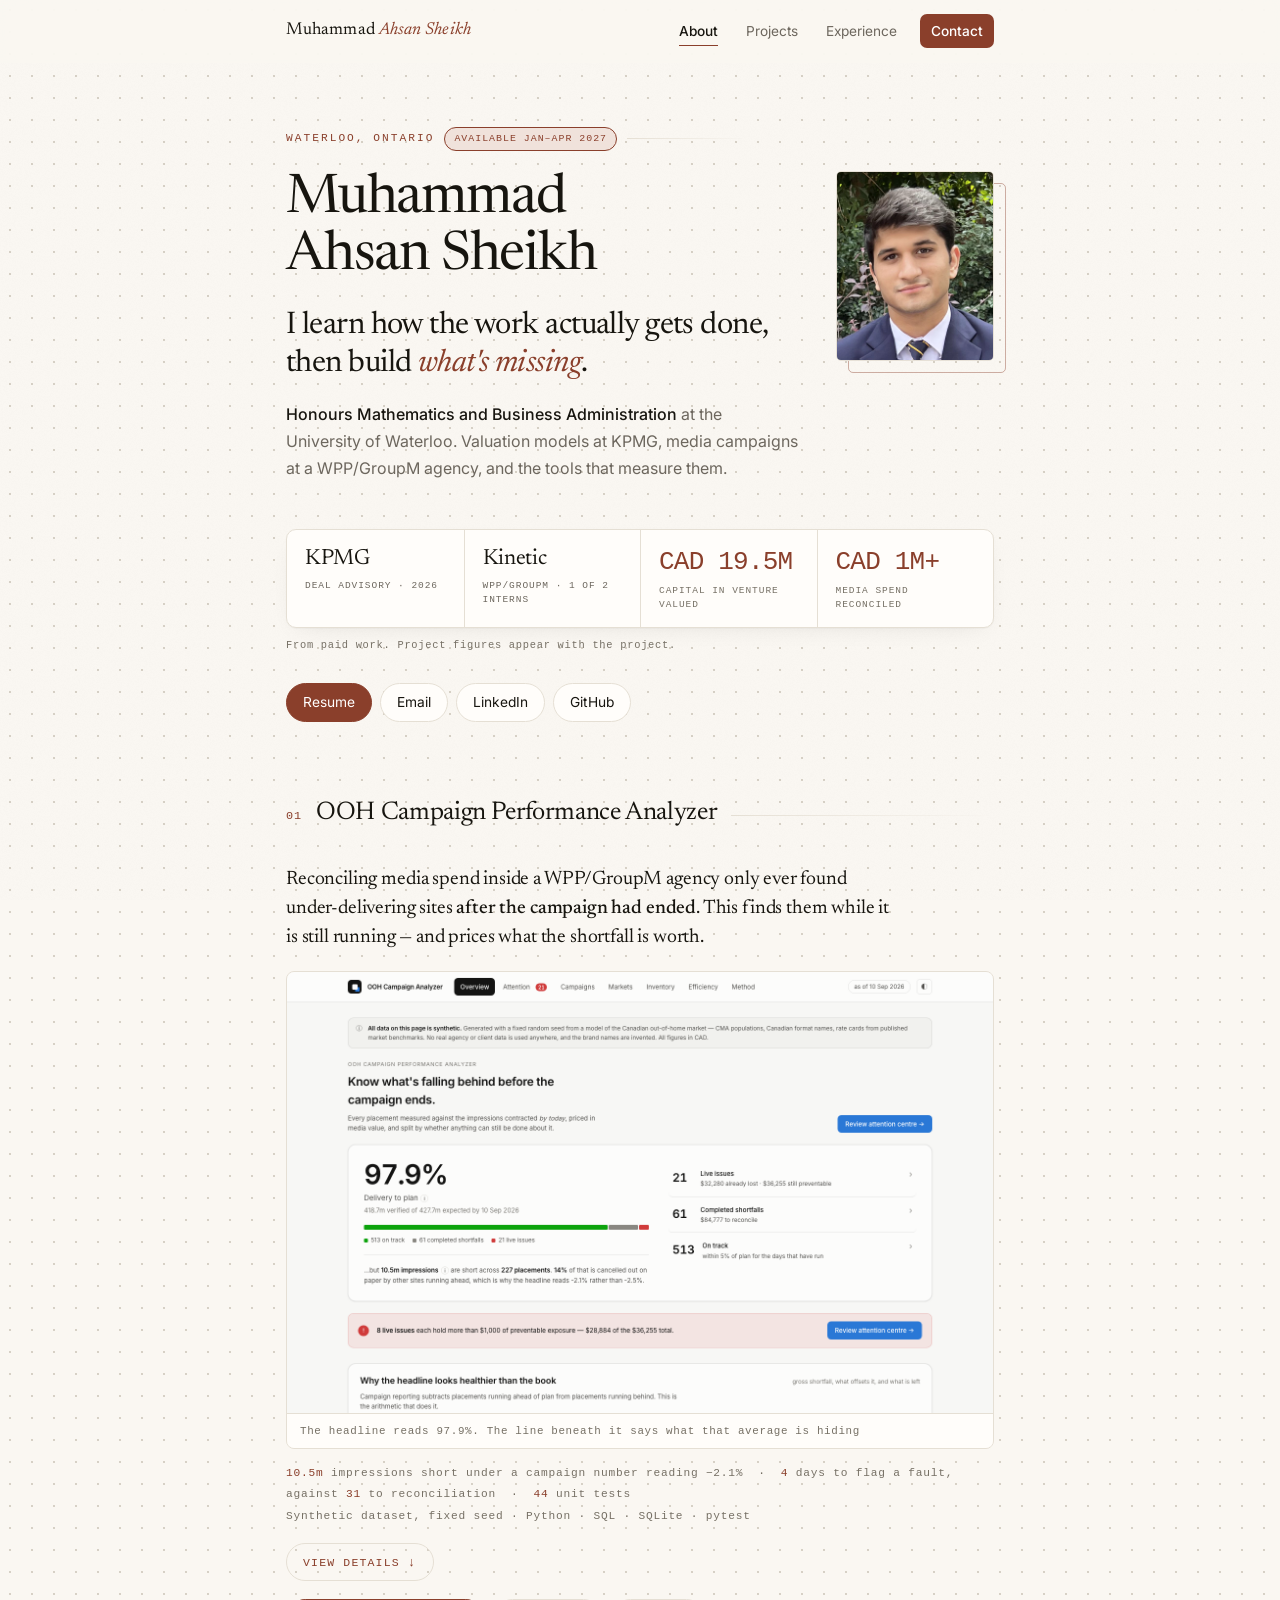
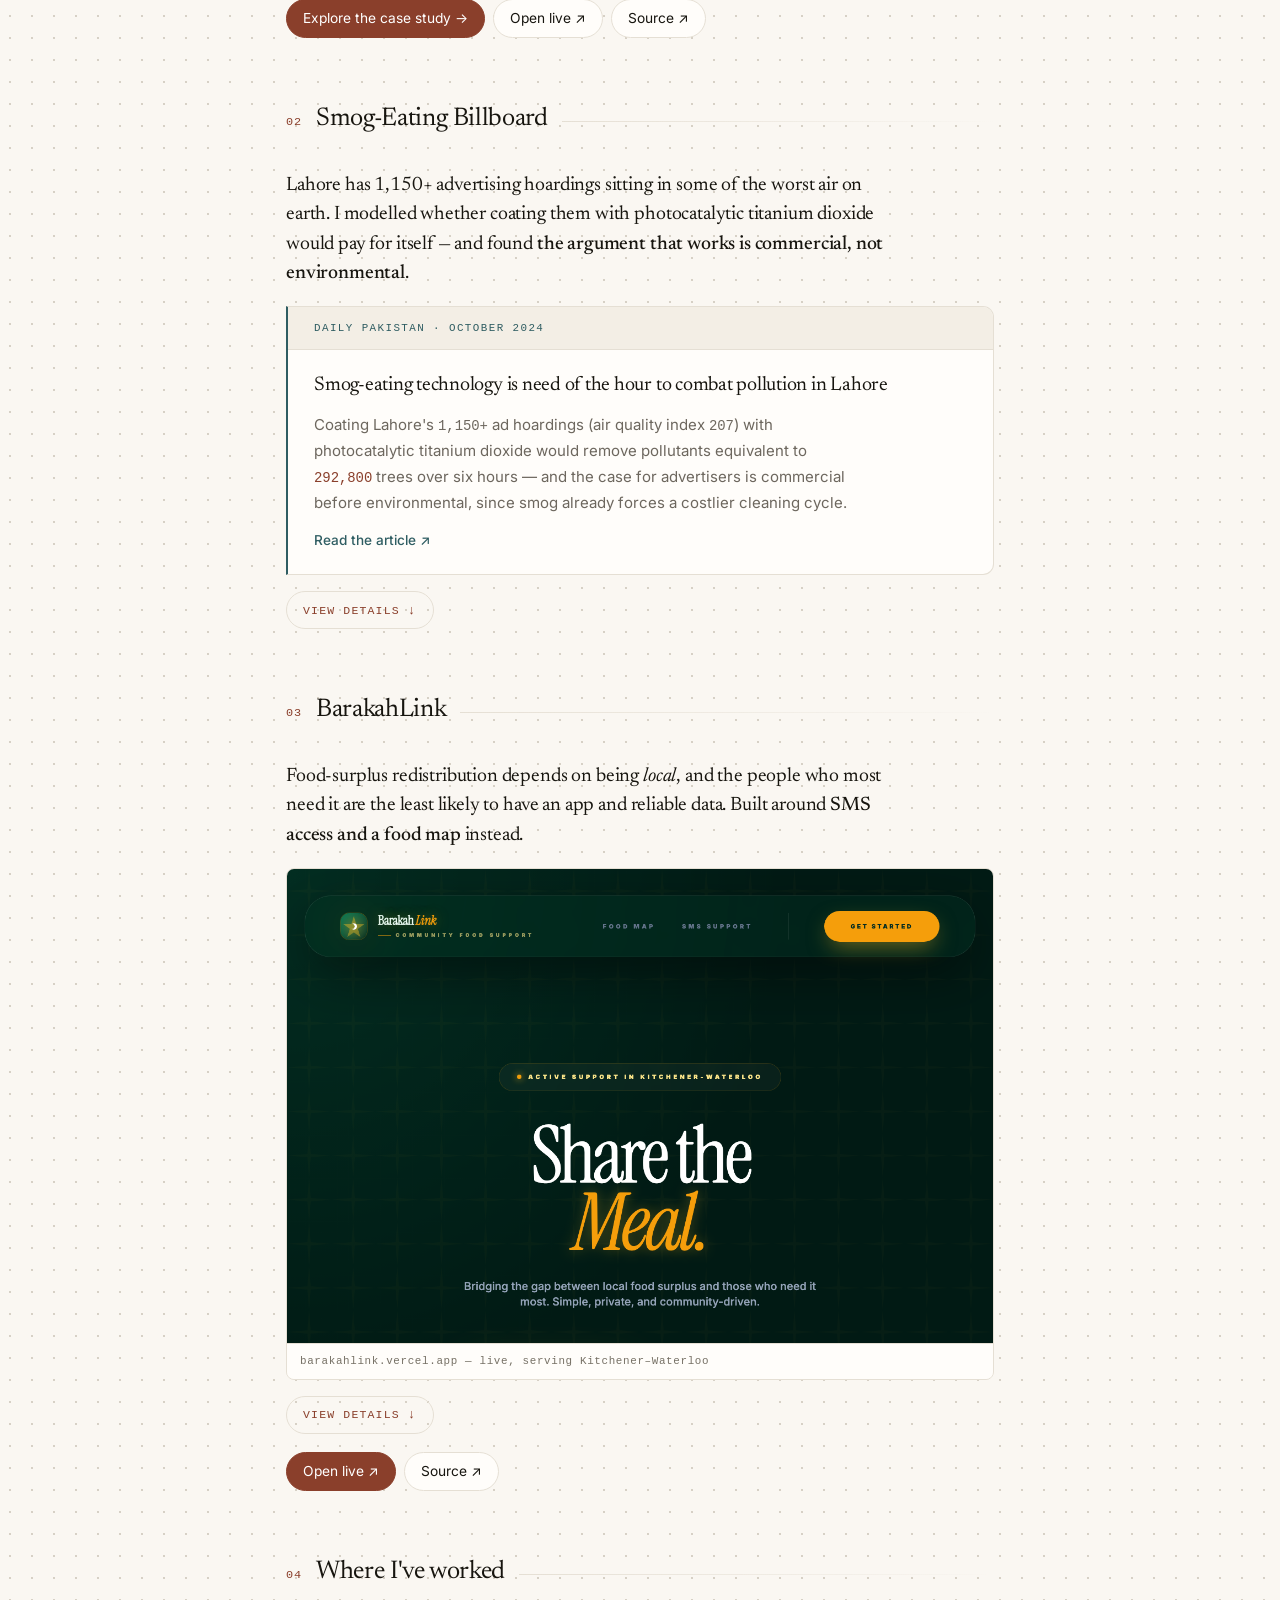
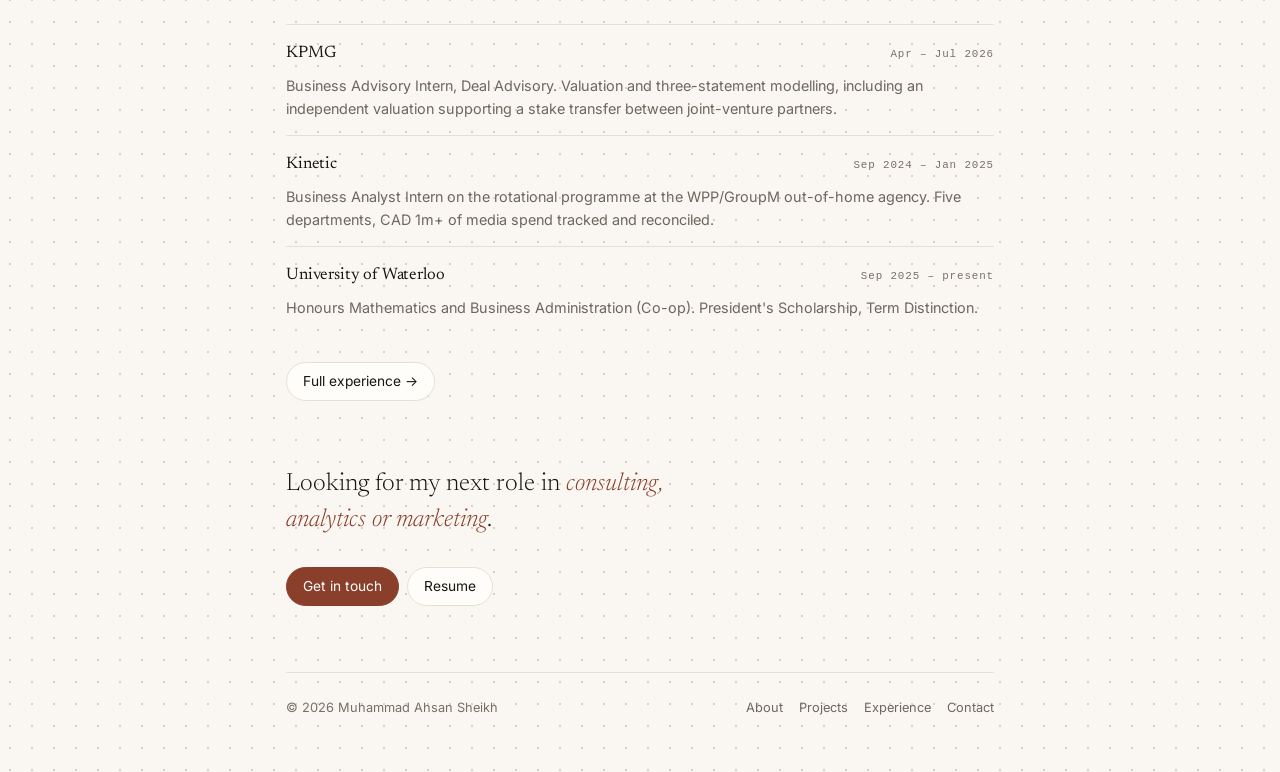
==== commit 17c2b508: "Rebuild the homepage as one story instead of a set of labelled sections Reading the previous homepag" ====
--- a/index.html
+++ b/index.html
@@ -90,7 +90,7 @@
     <div class="hero-flex">
       <div>
         <h1>Muhammad<br>Ahsan Sheikh</h1>
-        <p class="posline">I learn how a business works,<br>then build <em>what it's missing</em>.</p>
+        <p class="posline">I learn how the work actually gets done,<br>then build <em>what's missing</em>.</p>
         <p class="body" style="margin-top:18px">
           <strong>Honours Mathematics and Business Administration</strong> at the University of
           Waterloo. Valuation models at KPMG, media campaigns at a WPP/GroupM agency, and the
@@ -102,170 +102,157 @@
       </div>
     </div>
 
-    <!-- Three figures, all from paid work. The analyzer's CAD 5.4m used to sit
-         here in identical styling, which presented a synthetic project figure as
-         a real-world result; it now lives in the flagship block where its
-         context travels with it.
+    <!-- Two employers and two figures, together. A number on its own is a
+         trivia question; CAD 19.5M means something once KPMG sits beside it.
          CAD 19.5M is the capital ONE partner had deployed into the venture I
          contributed to valuing - not the venture's valuation, and not a deal I
-         led. -->
+         led. Nothing synthetic appears in this row. -->
     <div class="statband">
+      <div class="stat who"><span class="fig">KPMG</span><span class="lab">Deal Advisory · 2026</span></div>
+      <div class="stat who"><span class="fig">Kinetic</span><span class="lab">WPP/GroupM · 1 of 2 interns</span></div>
       <div class="stat"><span class="fig">CAD 19.5M</span><span class="lab">Capital in venture valued</span></div>
       <div class="stat"><span class="fig">CAD 1M+</span><span class="lab">Media spend reconciled</span></div>
-      <div class="stat"><span class="fig">1 of 2</span><span class="lab">Interns selected</span></div>
     </div>
     <p class="statnote">From paid work. Project figures appear with the project.</p>
 
     <div class="links">
       <a class="btn primary" href="resume.pdf">Resume</a>
-      <a class="btn" href="projects.html">Projects</a>
       <a class="btn" href="mailto:m39sheik@uwaterloo.ca">Email</a>
       <a class="btn" href="https://www.linkedin.com/in/muhammad-ahsan-sheikh">LinkedIn</a>
       <a class="btn" href="https://github.com/muhammadahsan-30">GitHub</a>
     </div>
   </div>
 
-  <!-- ===== 01 one thread ===== -->
-  <section class="rv">
-    <div class="shead"><span class="snum">01</span><h2>One thread</h2><span class="rule"></span></div>
-    <div class="thread">
-      <div class="tstep">
-        <span class="tn">i.</span>
-        <h3>Inside the agency</h3>
-        <p>Kinetic, the WPP/GroupM out-of-home agency. One of two interns on the rotational
-           programme. Part of the job was reconciling CAD 1m+ of media spend by hand,
-           rebuilding Excel dashboards daily from tracking data.</p>
-        <span class="tt">Katalyst · Excel · Odoo</span>
-      </div>
-      <div class="tstep">
-        <span class="tn">ii.</span>
-        <h3>The problem was structural</h3>
-        <p>Reconciliation found under-delivering sites weeks after the campaigns had ended.
-           Nobody was slow — the process could only run at the end. Structural problems can
-           be built around.</p>
-        <span class="tt">Weeks late, every time</span>
-      </div>
-      <div class="tstep">
-        <span class="tn">iii.</span>
-        <h3>So I built it</h3>
-        <p>A placement-level analyzer that measures every site against the impressions
-           contracted <em>by today</em>, and finds the shortfall while the campaign is still
-           running.</p>
-        <span class="tt"><a href="ooh.html">Python · SQL · live →</a></span>
-      </div>
-    </div>
-  </section>
-
-  <!-- ===== 02 flagship ===== -->
-  <section class="rv">
-    <div class="shead"><span class="snum">02</span><h2>Flagship</h2><span class="rule"></span></div>
-    <div class="flag">
-      <!-- The preview follows the reader's theme: the analyzer has its own
-           light and dark modes, so a light screenshot never sits as a bright
-           rectangle on the dark page. -->
+  <!-- ============ 01 OOH ============ -->
+  <section id="ooh" class="rv">
+    <div class="shead"><span class="snum">01</span><h2>OOH Campaign Performance Analyzer</h2><span class="rule"></span></div>
+    <div class="entry">
+      <p class="lede-q">Reconciling media spend inside a WPP/GroupM agency only ever found
+        under-delivering sites <b>after the campaign had ended</b>. This finds them while it is
+        still running — and prices what the shortfall is worth.</p>
       <a class="shot" href="ooh.html">
         <picture>
           <source srcset="assets/ooh-overview-dark.png" media="(prefers-color-scheme:dark)">
           <img src="assets/ooh-overview-light.png" width="1440" height="900" loading="lazy"
                alt="The analyzer's overview: 97.9% delivery to plan, above a bar splitting 595 placements into on-track, completed shortfalls and live issues">
         </picture>
+        <figcaption>The headline reads 97.9%. The line beneath it says what that average is hiding</figcaption>
       </a>
-      <div class="fbody">
-        <h3><a href="ooh.html">OOH Campaign Performance Analyzer</a><span class="badge live">Live</span></h3>
-        <p class="lead">Campaign reporting showed <b>&minus;2.1%</b>. Underneath it, <b>10.5m
-          impressions</b> were short across <b>227 placements</b> — and 14% of the gap was
-          cancelled out on paper by other sites running ahead of plan.</p>
-        <div class="figband">
-          <div class="f"><span class="fv">4 days</span><span class="fl">to flag a fault, against 31 to reconciliation</span></div>
-          <div class="f"><span class="fv">98.1%</span><span class="fl">of faults found from delivery data alone</span></div>
-          <div class="f"><span class="fv">44</span><span class="fl">unit tests on hand-checked inputs</span></div>
+      <p class="proof"><b data-ooh="gross_short">10.5m</b> impressions short under a campaign
+        number reading &minus;2.1% &nbsp;·&nbsp; <b data-ooh="detect_days">4</b> days to flag a
+        fault, against <b data-ooh="recon_days">31</b> to reconciliation
+        &nbsp;·&nbsp; <b>44</b> unit tests<br>
+        Synthetic dataset, fixed seed · Python · SQL · SQLite · pytest</p>
+      <div class="disc on">
+        <button class="disc-t" type="button" aria-expanded="true" aria-controls="d-ooh">View details ↓</button>
+        <div class="disc-p" id="d-ooh" role="region" aria-label="OOH Campaign Performance Analyzer details">
+          <div class="disc-in">
+            <p class="disc-h">Saw</p>
+            <p>Five months at Kinetic, the WPP/GroupM out-of-home agency, one of two interns on
+               the rotational programme. Part of the job was reconciling CAD 1m+ of media spend
+               by hand, rebuilding Excel dashboards daily from tracking-team data.</p>
+            <p class="disc-h">Asked</p>
+            <p>Why does this only ever run at the end? Because the comparison it needs —
+               delivered against contracted — only resolves once the booking is over. That is
+               structural, not clerical, and structural problems can be built around.</p>
+            <p class="disc-h">Built</p>
+            <p>A placement-level analyzer that measures every site against the impressions
+               contracted <em>by today</em>, separates what can still be fixed from what has to
+               be reconciled, and prices both in media value. Python and SQL do the analysis; the
+               browser only renders what the tests already cover.</p>
+            <p class="disc-h">Learned</p>
+            <p>Campaign averages hide more than they show. The book reads <b>&minus;2.1%</b> while
+               <b>10.5m impressions</b> are short across <b>227 placements</b> — 14% of the gap
+               cancelled out on paper by other sites running ahead. One campaign reads &minus;0.1%
+               while 27 of its 70 placements are behind.</p>
+          </div>
         </div>
-        <p class="synth">Synthetic dataset, fixed seed · Python · SQL · SQLite · pytest</p>
-        <div class="links">
-          <a class="btn primary" href="ooh.html">Explore the case study →</a>
-          <a class="btn" href="analyzer/index.html">Open live ↗</a>
-          <a class="btn" href="https://github.com/muhammadahsan-30/ooh-campaign-analyzer" target="_blank" rel="noopener">Source ↗</a>
-        </div>
+      </div>
+      <div class="links">
+        <a class="btn primary" href="ooh.html">Explore the case study →</a>
+        <a class="btn" href="analyzer/index.html">Open live ↗</a>
+        <a class="btn" href="https://github.com/muhammadahsan-30/ooh-campaign-analyzer" target="_blank" rel="noopener">Source ↗</a>
       </div>
     </div>
   </section>
 
-  <!-- ===== 03 selected work ===== -->
-  <section class="rv">
-    <div class="shead"><span class="snum">03</span><h2>Selected work</h2><span class="rule"></span></div>
-
-    <div class="card">
-      <div class="card-top">
-        <h3><a href="https://en.dailypakistan.com.pk/16-Oct-2024/smog-eating-technology-is-need-of-the-hour-to-combat-pollution-in-lahore" target="_blank" rel="noopener">Smog-Eating Billboard</a><span class="badge pub">Published</span></h3>
-        <span class="meta">Oct 2024</span>
-      </div>
-      <figure class="shot">
-        <img src="assets/smog-billboard.jpg" alt="Concept mockup of a photocatalytic billboard in Lahore" loading="lazy">
-      </figure>
-      <p class="masthead">Daily Pakistan · October 2024</p>
-      <p class="sub">Lahore has <span class="num">1,150+</span> advertising hoardings and some of
-        the worst air on earth. I modelled whether coating them would pay for itself.</p>
-      <p class="pullq">The case for advertisers is commercial before environmental — smog already
-        forces a costlier cleaning cycle than the retrofit would.</p>
+  <!-- ============ 02 Smog ============ -->
+  <section id="smog" class="rv">
+    <div class="shead"><span class="snum">02</span><h2>Smog-Eating Billboard</h2><span class="rule"></span></div>
+    <div class="entry">
+      <p class="lede-q">Lahore has 1,150+ advertising hoardings sitting in some of the worst air
+        on earth. I modelled whether coating them with photocatalytic titanium dioxide would pay
+        for itself — and found <b>the argument that works is commercial, not environmental</b>.</p>
+      <!-- The artifact here is not a mockup. It is a national newspaper running
+           the argument, so the publication itself is the card's visual material. -->
+      <a class="press artifact" href="https://en.dailypakistan.com.pk/16-Oct-2024/smog-eating-technology-is-need-of-the-hour-to-combat-pollution-in-lahore" target="_blank" rel="noopener">
+        <p class="kicker">Daily Pakistan · October 2024</p>
+        <h3>Smog-eating technology is need of the hour to combat pollution in Lahore</h3>
+        <p>Coating Lahore's <span class="num">1,150+</span> ad hoardings (air quality index
+          <span class="num">207</span>) with photocatalytic titanium dioxide would remove
+          pollutants equivalent to <span class="num hi">292,800</span> trees over six hours — and
+          the case for advertisers is commercial before environmental, since smog already forces
+          a costlier cleaning cycle.</p>
+        <span class="go">Read the article ↗</span>
+      </a>
       <div class="disc on">
         <button class="disc-t" type="button" aria-expanded="true" aria-controls="d-smog">View details ↓</button>
         <div class="disc-p" id="d-smog" role="region" aria-label="Smog-Eating Billboard details">
           <div class="disc-in">
-            <p class="disc-h">The problem</p>
+            <p class="disc-h">Saw</p>
             <p>Lahore's air quality index hit <span class="num">207</span> in January
                <span class="num">2024</span>. The city also has over a thousand large advertising
                surfaces sitting in direct sun — the exact condition photocatalytic coatings need.</p>
-            <p class="disc-h">What I built</p>
-            <ul>
-              <li>A model estimating pollutant removal from retrofitting <b><span class="num hi">1,150+</span> hoardings</b> — equivalent to <b><span class="num hi">292,800</span> trees over six hours</b></li>
-              <li>A supply-side check that found the binding constraint: titanium dioxide is not produced in Pakistan</li>
-              <li>A cost-benefit case written for the party who would actually pay for it</li>
-            </ul>
-            <p class="disc-h">Why it matters</p>
-            <p>The environmental argument does not move a media owner. The cleaning-cycle
-               argument does — smog discolours conventional billboard skins faster, so the
-               replacement cycle already costs more than the coating would. Reframing the case
-               on cost is what made it publishable.</p>
-            <p class="disc-h">Depth</p>
+            <p class="disc-h">Asked</p>
+            <p>Would retrofitting them actually move air quality enough to justify the cost, and
+               who would have to pay for it?</p>
+            <p class="disc-h">Built</p>
+            <p>A feasibility model estimating pollutant removal across <b>1,150+ hoardings</b> —
+               equivalent to <b>292,800 trees over six hours</b> — plus a supply-side check that
+               found the binding constraint: titanium dioxide is not produced in Pakistan.</p>
+            <p class="disc-h">Learned</p>
+            <p>The environmental argument does not move a media owner. The cleaning-cycle argument
+               does: smog discolours conventional billboard skins faster, so the replacement cycle
+               already costs more than the coating would. Reframing the case on cost is what made
+               it publishable.</p>
             <div class="stack"><span class="t-viz">Feasibility modelling</span><span class="t-viz">Cost-Benefit Analysis</span><span class="t-viz">Technical Writing</span></div>
           </div>
         </div>
       </div>
-      <div class="links">
-        <a class="btn" href="https://en.dailypakistan.com.pk/16-Oct-2024/smog-eating-technology-is-need-of-the-hour-to-combat-pollution-in-lahore" target="_blank" rel="noopener">Read in Daily Pakistan ↗</a>
-      </div>
-    </div>
-
-    <div class="card">
-      <div class="card-top">
-        <h3><a href="https://barakahlink.vercel.app" target="_blank" rel="noopener">BarakahLink</a><span class="badge live">Live</span></h3>
-        <span class="meta">Jan 2026</span>
-      </div>
-      <p class="sub">Giving platforms assume a smartphone and a stable connection. Many who need
-        them have neither.</p>
+    </div>
+  </section>
+
+  <!-- ============ 03 BarakahLink ============ -->
+  <section id="barakah" class="rv">
+    <div class="shead"><span class="snum">03</span><h2>BarakahLink</h2><span class="rule"></span></div>
+    <div class="entry">
+      <p class="lede-q">Food-surplus redistribution depends on being <em>local</em>, and the
+        people who most need it are the least likely to have an app and reliable data. Built
+        around <b>SMS access and a food map</b> instead.</p>
       <a class="shot" href="https://barakahlink.vercel.app" target="_blank" rel="noopener">
-        <img src="https://image.thum.io/get/width/1000/crop/620/noanimate/https://barakahlink.vercel.app"
-             alt="The BarakahLink platform, showing nearby donation listings on a map" loading="lazy"
-             onerror="this.closest('.shot').classList.add('noimg')">
-        <figcaption>barakahlink.vercel.app, live</figcaption>
+        <img src="assets/barakahlink.png" width="1280" height="860" loading="lazy"
+             alt="BarakahLink: a community food-support platform for Kitchener-Waterloo, with a food map and SMS support in the navigation">
+        <figcaption>barakahlink.vercel.app — live, serving Kitchener&ndash;Waterloo</figcaption>
       </a>
       <div class="disc on">
         <button class="disc-t" type="button" aria-expanded="true" aria-controls="d-bl">View details ↓</button>
         <div class="disc-p" id="d-bl" role="region" aria-label="BarakahLink details">
           <div class="disc-in">
-            <p class="disc-h">The problem</p>
-            <p>Donation-redistribution works locally or not at all, and the people who most need
-               it are the least likely to have an app and reliable data.</p>
-            <p class="disc-h">What I built</p>
+            <p class="disc-h">Saw</p>
+            <p>Local food surplus and local food need rarely find each other, and the platforms
+               that try to connect them assume a smartphone and a stable connection.</p>
+            <p class="disc-h">Asked</p>
+            <p>What does the product look like if connectivity is the binding constraint rather
+               than an afterthought?</p>
+            <p class="disc-h">Built</p>
             <ul>
-              <li><b>Unstructured input handling.</b> <span class="key">Google Gemini</span> turns messy free-text offers into organised listings and need summaries, written to preserve the dignity of the person asking</li>
               <li><b>SMS-style access</b> through a simulated gateway, so the platform works without an app</li>
-              <li><b>Hyper-local matching</b> so donations surface to people close enough to actually collect them</li>
+              <li><b>Unstructured input handling</b> — <span class="key">Google Gemini</span> turns messy free-text offers into organised listings and need summaries, written to preserve the dignity of the person asking</li>
+              <li><b>Hyper-local matching</b> so surplus surfaces to people close enough to actually collect it</li>
             </ul>
-            <p class="disc-h">Why it matters</p>
-            <p>The constraint that mattered was connectivity, not features. Designing for SMS
-               first changed what the product could be rather than how it looked.</p>
-            <p class="disc-h">Depth</p>
+            <p class="disc-h">Learned</p>
+            <p>Designing for SMS first changed what the product could be, not just how it looked.
+               The constraint turned out to be the brief.</p>
             <div class="stack"><span class="t-lang">TypeScript</span><span class="t-data">Google Gemini API</span><span class="t-lang">Python</span><span class="t-viz">Leaflet</span></div>
           </div>
         </div>
@@ -275,52 +262,28 @@
         <a class="btn" href="https://github.com/muhammadahsan-30/BarakahLink" target="_blank" rel="noopener">Source ↗</a>
       </div>
     </div>
-
-    <div class="links"><a class="btn" href="projects.html">All projects →</a></div>
   </section>
 
-  <!-- ===== 04 published ===== -->
+  <!-- ============ where I've worked ============ -->
   <section class="rv">
-    <div class="shead"><span class="snum">04</span><h2>Published</h2><span class="rule"></span></div>
-    <a class="press" href="https://en.dailypakistan.com.pk/16-Oct-2024/smog-eating-technology-is-need-of-the-hour-to-combat-pollution-in-lahore" target="_blank" rel="noopener">
-      <p class="kicker">Daily Pakistan · October 2024</p>
-      <h3>Smog-eating technology is need of the hour to combat pollution in Lahore</h3>
-      <p>
-        Coating Lahore's <span class="num">1,150+</span> ad hoardings (air quality index
-        <span class="num">207</span>) with photocatalytic titanium
-        dioxide would remove pollutants equivalent to <span class="num hi">292,800</span> trees over six hours — and the case
-        for advertisers is commercial before environmental, since smog already forces a costlier
-        cleaning cycle.
-      </p>
-      <span class="go">Read the article ↗</span>
-    </a>
-  </section>
-
-  <!-- ===== 05 how I work ===== -->
-  <section class="rv">
-    <div class="shead"><span class="snum">05</span><h2>How I work</h2><span class="rule"></span></div>
-    <p class="lede" style="margin-bottom:22px">I combine business understanding, analytics and
-      technology to turn operational problems into practical tools, models and decisions.</p>
-    <div class="howrow">
-      <h3 class="hk">Analytics &amp; data</h3>
-      <p class="hv">Python · pandas · SQL · SQLite · pytest · Excel</p>
-      <p class="he">Used in <a href="ooh.html">OOH Analyzer</a> · <a href="experience.html">KPMG</a></p>
-    </div>
-    <div class="howrow">
-      <h3 class="hk">Business &amp; finance</h3>
-      <p class="hv">Valuation · DCF · three-statement modelling · sensitivity analysis</p>
-      <p class="he">Used in <a href="experience.html">KPMG</a> · <a href="projects.html#smog">Smog feasibility</a></p>
-    </div>
-    <div class="howrow">
-      <h3 class="hk">Media &amp; campaigns</h3>
-      <p class="hv">Campaign planning · media spend reconciliation · Katalyst · Odoo</p>
-      <p class="he">Used in <a href="experience.html">Kinetic</a> · <a href="ooh.html">OOH Analyzer</a></p>
-    </div>
-    <div class="howrow">
-      <h3 class="hk">Building</h3>
-      <p class="hv">Vanilla JS · data visualisation · LLM APIs · testing</p>
-      <p class="he">Used in <a href="ooh.html">OOH Analyzer</a> · <a href="projects.html#barakah">BarakahLink</a></p>
-    </div>
+    <div class="shead"><span class="snum">04</span><h2>Where I've worked</h2><span class="rule"></span></div>
+    <div class="wrow">
+      <span class="wc">KPMG</span><span class="ww">Apr &ndash; Jul 2026</span>
+      <p class="wd">Business Advisory Intern, Deal Advisory. Valuation and three-statement
+        modelling, including an independent valuation supporting a stake transfer between
+        joint-venture partners.</p>
+    </div>
+    <div class="wrow">
+      <span class="wc">Kinetic</span><span class="ww">Sep 2024 &ndash; Jan 2025</span>
+      <p class="wd">Business Analyst Intern on the rotational programme at the WPP/GroupM
+        out-of-home agency. Five departments, CAD 1m+ of media spend tracked and reconciled.</p>
+    </div>
+    <div class="wrow">
+      <span class="wc">University of Waterloo</span><span class="ww">Sep 2025 &ndash; present</span>
+      <p class="wd">Honours Mathematics and Business Administration (Co-op). President's
+        Scholarship, Term Distinction.</p>
+    </div>
+    <div class="links"><a class="btn" href="experience.html">Full experience →</a></div>
   </section>
 
   <div class="closing rv">
@@ -343,8 +306,8 @@
 
 </main>
 <!-- The analyzer payload, for the figures marked data-ooh. Loaded after the
-     page so a slow or blocked fetch never delays render; the hardcoded values
-     stand in until it arrives. -->
+     page so a slow fetch never delays render; the values in the markup are the
+     current correct ones and are what show if the script never arrives. -->
 <script src="analyzer/data.js"></script>
 <script src="assets/site.js"></script>
 </body>
--- a/assets/style.css
+++ b/assets/style.css
@@ -456,6 +456,7 @@
 .shot{
   margin:18px 0 4px; border:1px solid var(--rule); border-radius:8px; overflow:hidden;
   background:var(--paper-2); position:relative; display:block; line-height:0;
+  text-decoration:none;
 }
 figure.shot{margin-left:0; margin-right:0}
 figure.shot img{transition:none}
@@ -509,6 +510,9 @@
   font-family:var(--mono); font-size:.68rem; letter-spacing:.13em; text-transform:uppercase;
   color:var(--accent-2); margin:0; font-weight:500;
   padding:12px 26px; background:var(--paper-2); border-bottom:1px solid var(--rule);
+  /* .press p below sets a 60ch measure for body copy. The label strip is not
+     body copy and must span the full card, so it opts out. */
+  max-width:none;
 }
 .press h3{font-family:var(--serif); font-weight:400; font-size:1.24rem; margin:19px 26px 9px; letter-spacing:-.012em; color:var(--ink)}
 .press p{margin:0 26px; font-size:.94rem; color:var(--muted); max-width:60ch}
@@ -732,10 +736,50 @@
 .posline{
   font-family:var(--serif); font-weight:400; font-size:clamp(1.42rem,3.1vw,1.95rem);
   line-height:1.22; letter-spacing:-.018em; color:var(--ink);
-  margin:20px 0 0; max-width:27ch;
+  margin:20px 0 0; max-width:41ch;
 }
 .posline em{font-style:italic; color:var(--accent)}
 .statnote{
   font-family:var(--mono); font-size:.65rem; letter-spacing:.07em; color:var(--faint);
   margin:9px 0 0;
 }
+
+/* ---------------- credibility row ----------------
+   A variant of .statband where two tiles carry an employer rather than a
+   figure. A number without an employer beside it is a trivia question; "CAD
+   19.5M" means something once "KPMG, Deal Advisory" sits next to it. */
+.stat.who .fig{
+  font-family:var(--serif); font-size:clamp(19px,2.8vw,22px); font-weight:400;
+  color:var(--ink); letter-spacing:-.015em;
+}
+.stat.who .lab{color:var(--muted)}
+
+/* ---------------- project entry ----------------
+   One system, three scales. The entry is not a card: it is a block of page, so
+   the largest one reads as the most important without being labelled. */
+.entry{margin-top:4px}
+.entry .lede-q{
+  font-family:var(--serif); font-size:clamp(1.06rem,2.2vw,1.22rem); line-height:1.5;
+  color:var(--ink); margin:0 0 18px; max-width:56ch; letter-spacing:-.008em;
+}
+.entry .lede-q b{font-weight:500}
+.entry .proof{
+  font-family:var(--mono); font-size:.7rem; letter-spacing:.07em; color:var(--faint);
+  margin:14px 0 0; line-height:1.9;
+}
+.entry .proof b{color:var(--accent); font-weight:500}
+.entry .links{margin-top:18px}
+
+/* The published piece uses the publication itself as its artifact. */
+.press.artifact{margin:0 0 4px}
+.press.artifact:hover{transform:none; box-shadow:var(--shadow)}
+
+/* ---------------- where I've worked ---------------- */
+.wrow{
+  display:grid; grid-template-columns:1fr auto; gap:6px 18px; align-items:baseline;
+  padding:15px 0; border-top:1px solid var(--rule);
+}
+.wrow:last-of-type{border-bottom:1px solid var(--rule)}
+.wrow .wc{font-family:var(--serif); font-size:1.04rem; letter-spacing:-.01em}
+.wrow .ww{font-family:var(--mono); font-size:.68rem; letter-spacing:.08em; color:var(--faint); white-space:nowrap}
+.wrow .wd{grid-column:1/-1; font-size:.9rem; color:var(--muted); margin:0; line-height:1.6}
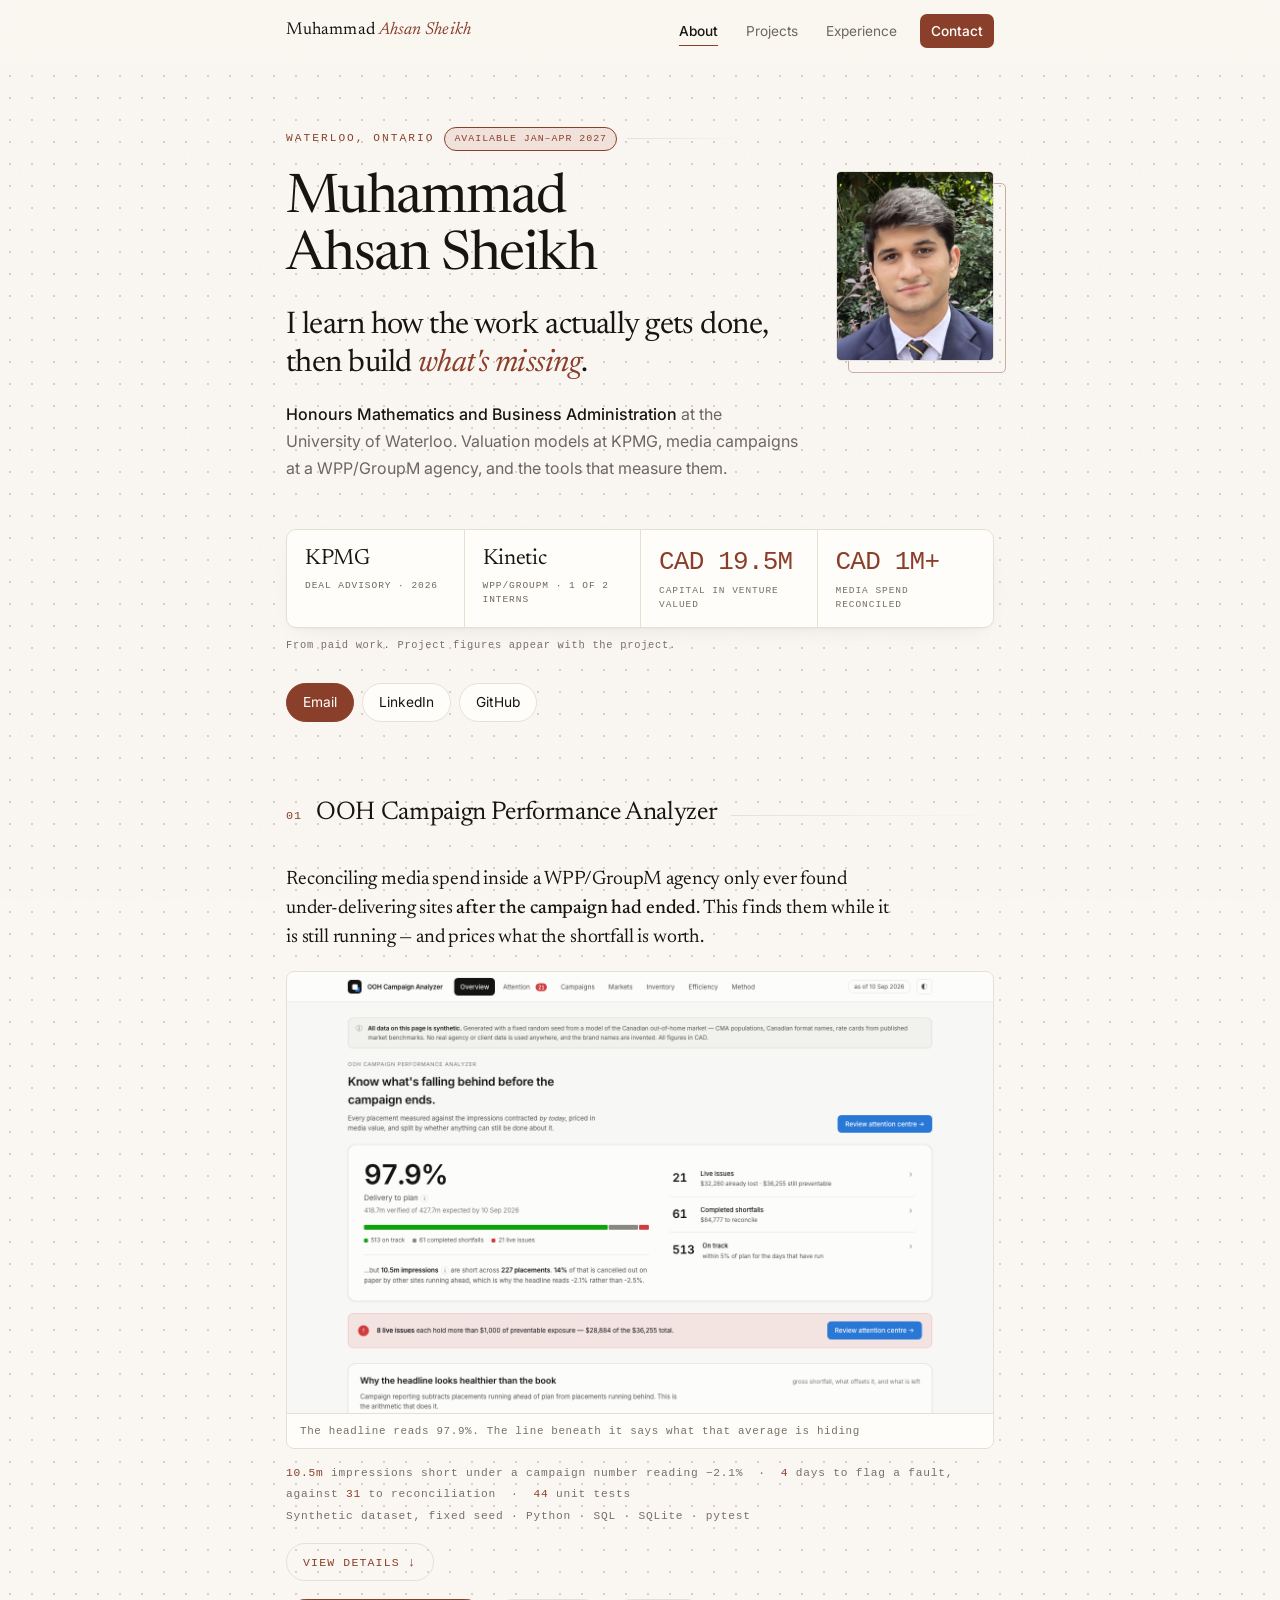
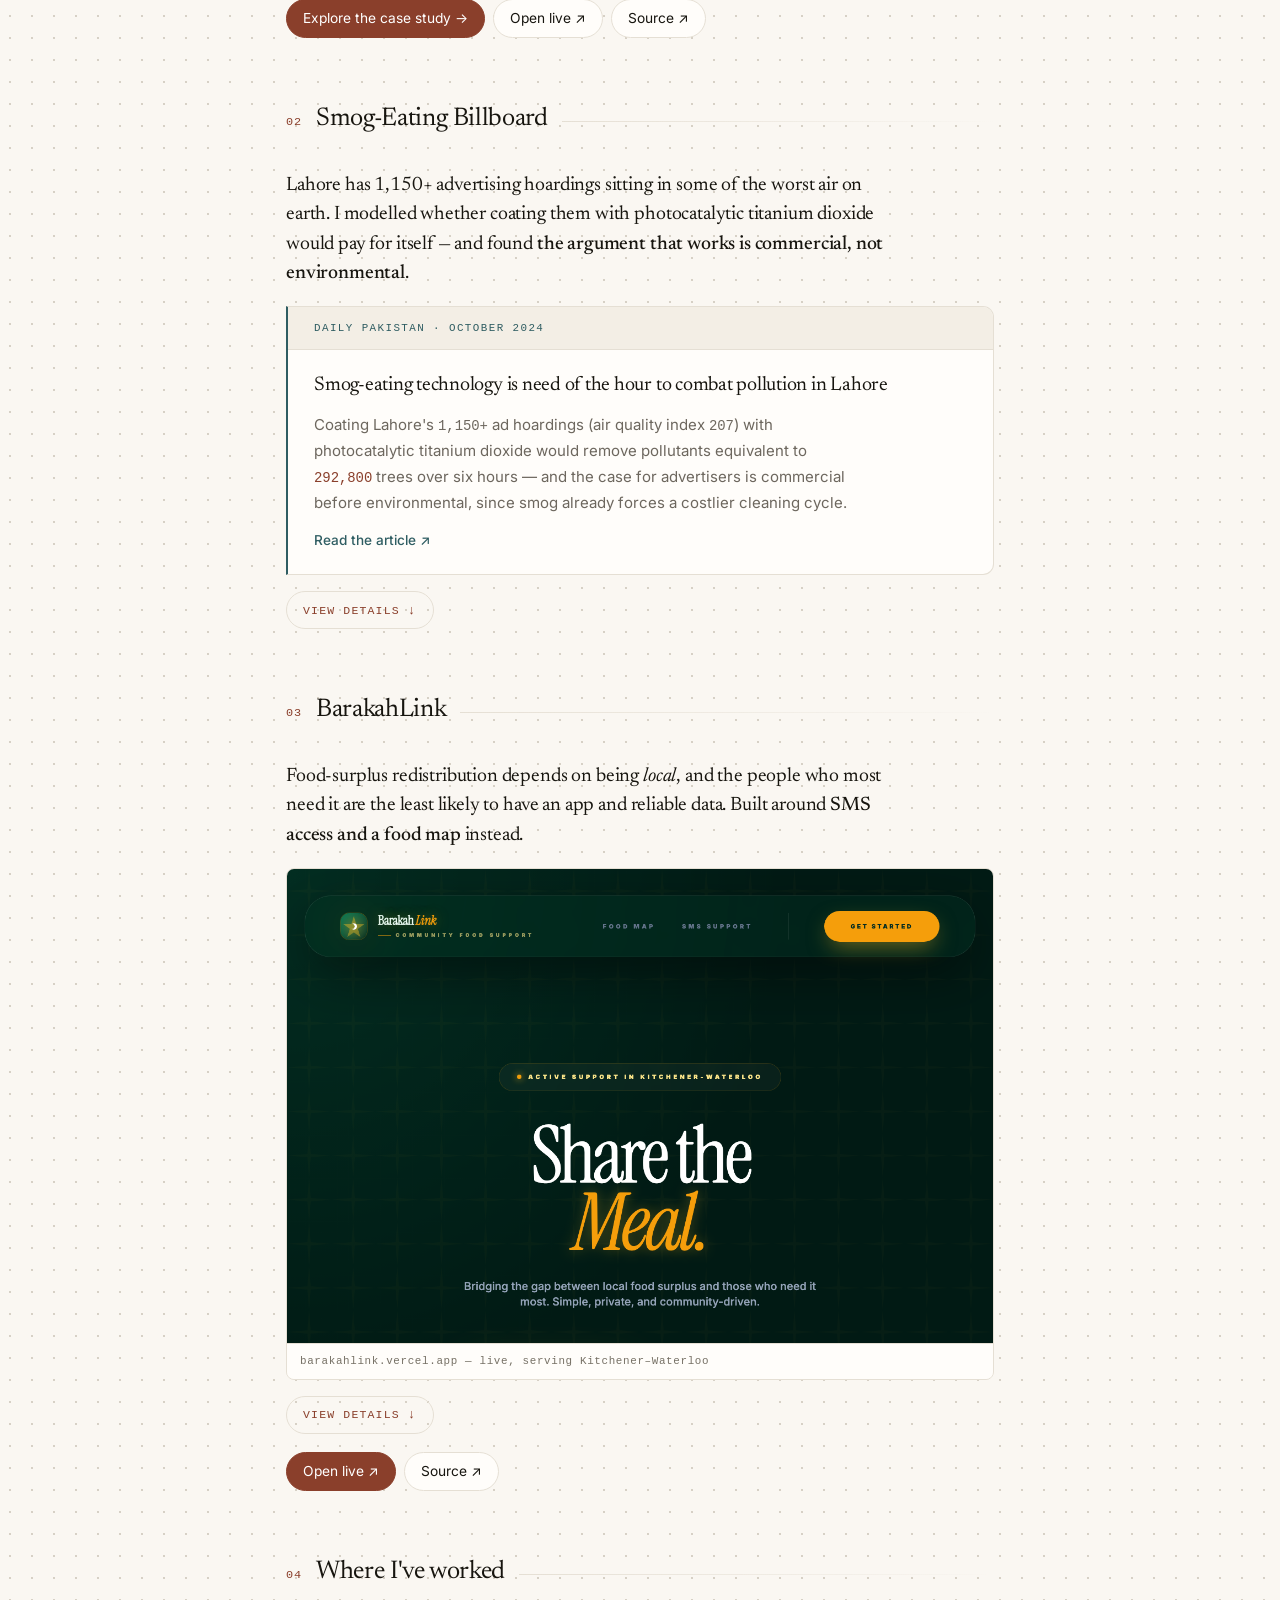
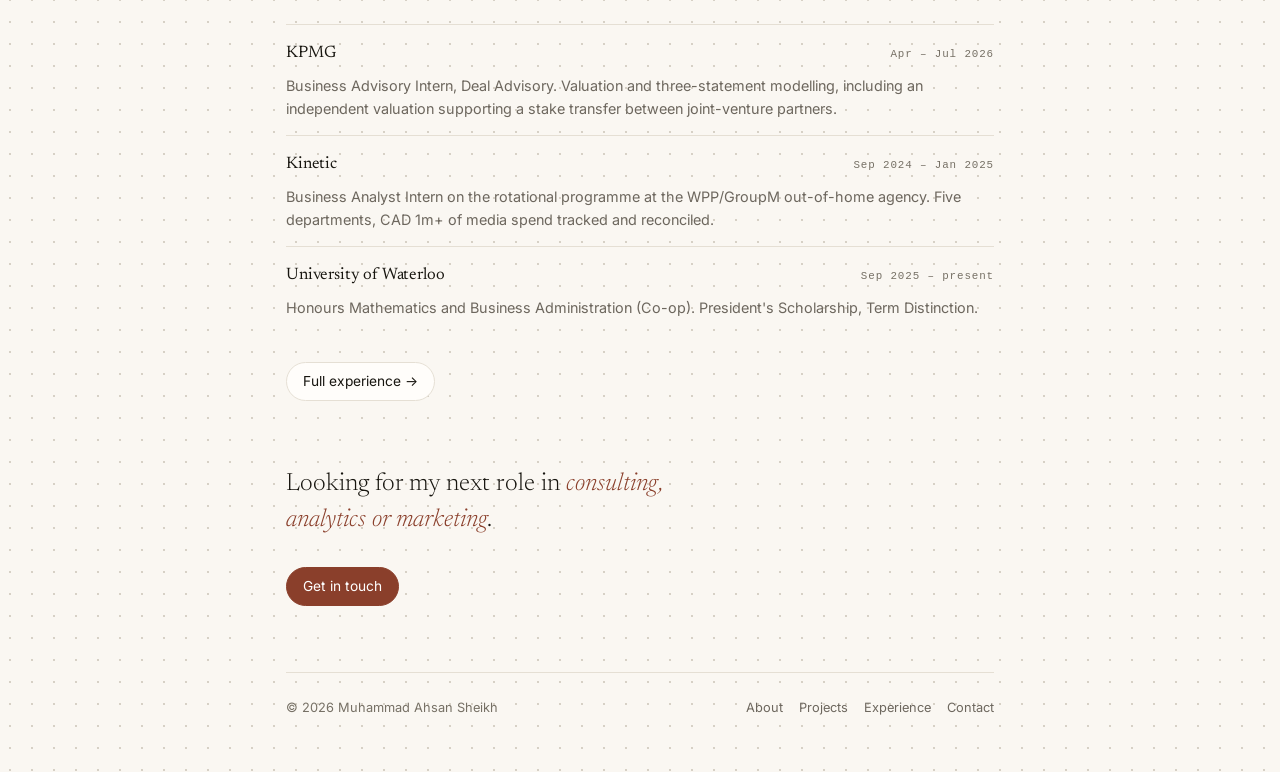
==== commit afaf31d4: "Remove the resume from the public site Six links across four pages are gone: the hero and closing ro" ====
--- a/index.html
+++ b/index.html
@@ -4,13 +4,13 @@
 <meta charset="utf-8">
 <meta name="viewport" content="width=device-width, initial-scale=1, viewport-fit=cover">
 <title>Muhammad Ahsan Sheikh — Mathematics &amp; Business, University of Waterloo</title>
-<meta name="description" content="Mathematics and Business Administration at the University of Waterloo. Deal advisory at KPMG, media analytics at a WPP/GroupM agency, and AI tools built for both.">
+<meta name="description" content="Honours Mathematics and Business Administration at Waterloo. Valuation models at KPMG, media campaigns at a WPP/GroupM agency, and the tools that measure them.">
 <meta name="author" content="Muhammad Ahsan Sheikh">
 <meta name="theme-color" content="#faf7f2" media="(prefers-color-scheme: light)">
 <meta name="theme-color" content="#131210" media="(prefers-color-scheme: dark)">
 <meta property="og:type" content="website">
 <meta property="og:title" content="Muhammad Ahsan Sheikh">
-<meta property="og:description" content="Mathematics and Business Administration at Waterloo. Deal advisory at KPMG, media analytics at a WPP/GroupM agency, and AI tools built for both.">
+<meta property="og:description" content="Honours Mathematics and Business Administration at Waterloo. Valuation models at KPMG, media campaigns at a WPP/GroupM agency, and the tools that measure them.">
 <meta name="twitter:card" content="summary_large_image">
 <meta property="og:url" content="https://muhammadahsan-30.github.io/">
 <meta property="og:image" content="https://muhammadahsan-30.github.io/assets/share-card.jpg">
@@ -19,7 +19,7 @@
 <meta property="og:image:alt" content="Muhammad Ahsan Sheikh — Mathematics and Business Administration, University of Waterloo">
 <meta name="twitter:image" content="https://muhammadahsan-30.github.io/assets/share-card.jpg">
 <meta name="twitter:title" content="Muhammad Ahsan Sheikh">
-<meta name="twitter:description" content="Mathematics and Business Administration at Waterloo. Deal advisory at KPMG, media analytics at a WPP/GroupM agency, and AI tools built for both.">
+<meta name="twitter:description" content="Honours Mathematics and Business Administration at Waterloo. Valuation models at KPMG, media campaigns at a WPP/GroupM agency, and the tools that measure them.">
 <link rel="icon" href="data:image/svg+xml,<svg xmlns='http://www.w3.org/2000/svg' viewBox='0 0 100 100'><rect width='100' height='100' rx='18' fill='%238a3f2b'/><text y='71' x='50' text-anchor='middle' font-size='62' font-family='Georgia,serif' fill='%23faf7f2'>M</text></svg>">
 <link rel="preconnect" href="https://fonts.googleapis.com">
 <link rel="preconnect" href="https://fonts.gstatic.com" crossorigin>
@@ -35,16 +35,12 @@
   "email": "mailto:m39sheik@uwaterloo.ca",
   "image": "https://muhammadahsan-30.github.io/assets/portrait.jpg",
   "url": "https://muhammadahsan-30.github.io",
-  "jobTitle": "Business Advisory Intern",
-  "description": "Honours Mathematics and Business Administration student at the University of Waterloo, working across deal advisory, media analytics and AI-built tools.",
+  "jobTitle": "Honours Mathematics and Business Administration student",
+  "description": "Honours Mathematics and Business Administration student at the University of Waterloo. Valuation models at KPMG, media campaigns at a WPP/GroupM agency, and the tools that measure them.",
   "alumniOf": {
     "@type": "CollegeOrUniversity",
     "name": "University of Waterloo",
     "sameAs": "https://uwaterloo.ca"
-  },
-  "worksFor": {
-    "@type": "Organization",
-    "name": "KPMG"
   },
   "knowsAbout": [
     "Financial modeling",
@@ -116,8 +112,7 @@
     <p class="statnote">From paid work. Project figures appear with the project.</p>
 
     <div class="links">
-      <a class="btn primary" href="resume.pdf">Resume</a>
-      <a class="btn" href="mailto:m39sheik@uwaterloo.ca">Email</a>
+      <a class="btn primary" href="mailto:m39sheik@uwaterloo.ca">Email</a>
       <a class="btn" href="https://www.linkedin.com/in/muhammad-ahsan-sheikh">LinkedIn</a>
       <a class="btn" href="https://github.com/muhammadahsan-30">GitHub</a>
     </div>
@@ -290,7 +285,6 @@
     <p>Looking for my next role in <em>consulting, analytics or marketing</em>.</p>
     <div class="links">
       <a class="btn primary" href="contact.html">Get in touch</a>
-      <a class="btn" href="resume.pdf">Resume</a>
     </div>
   </div>
 
